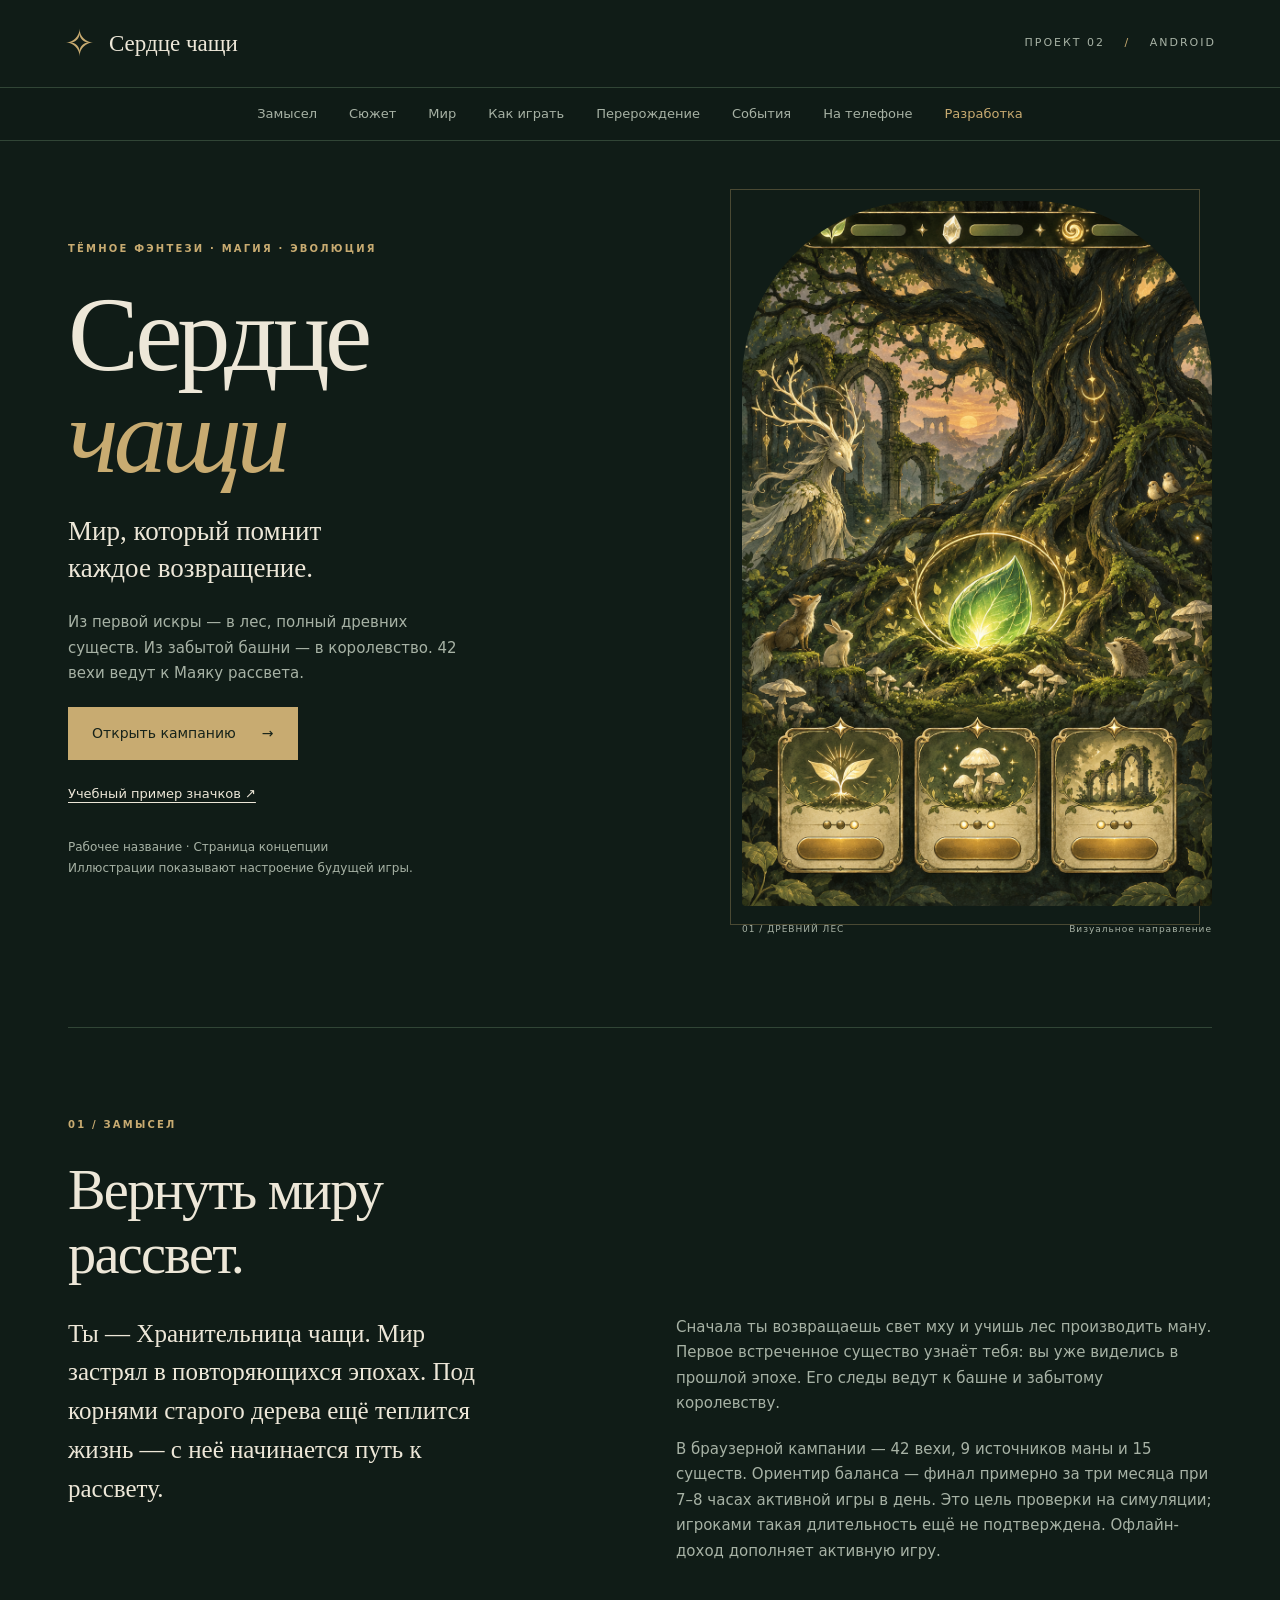
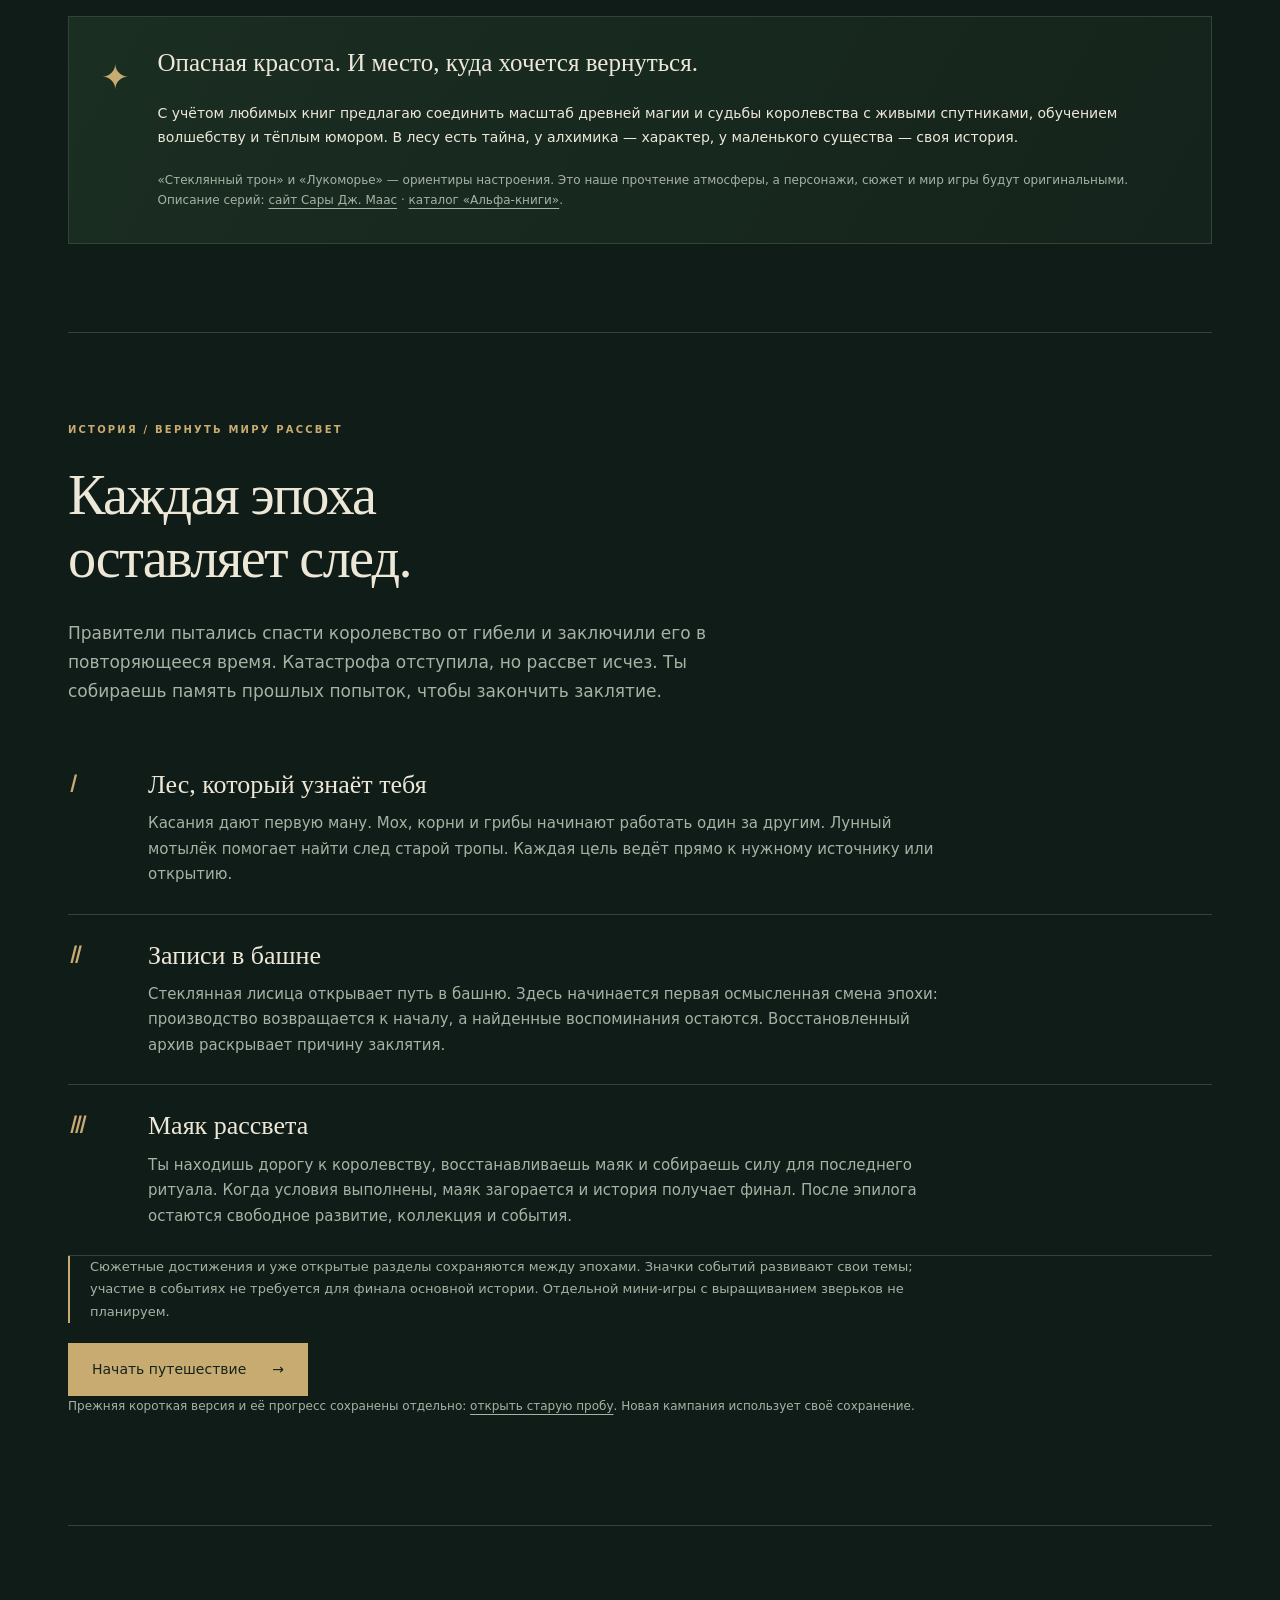
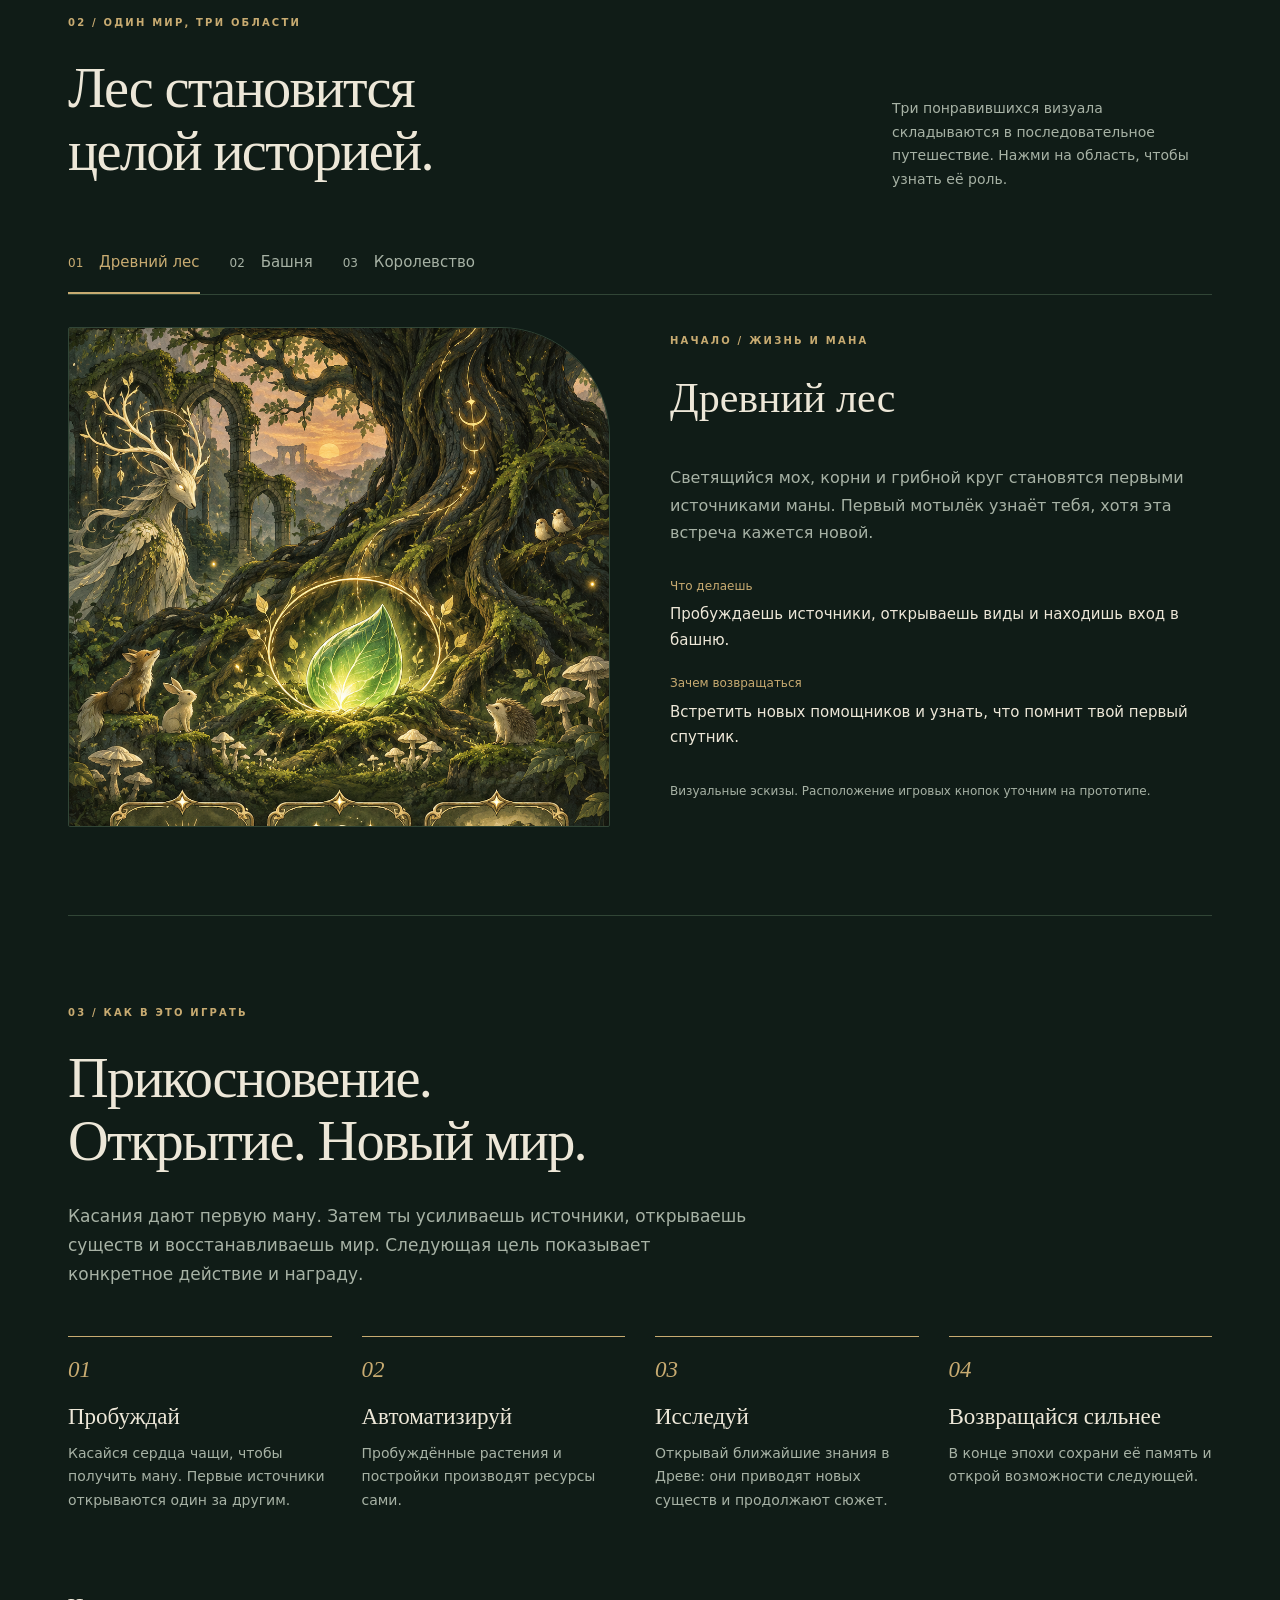
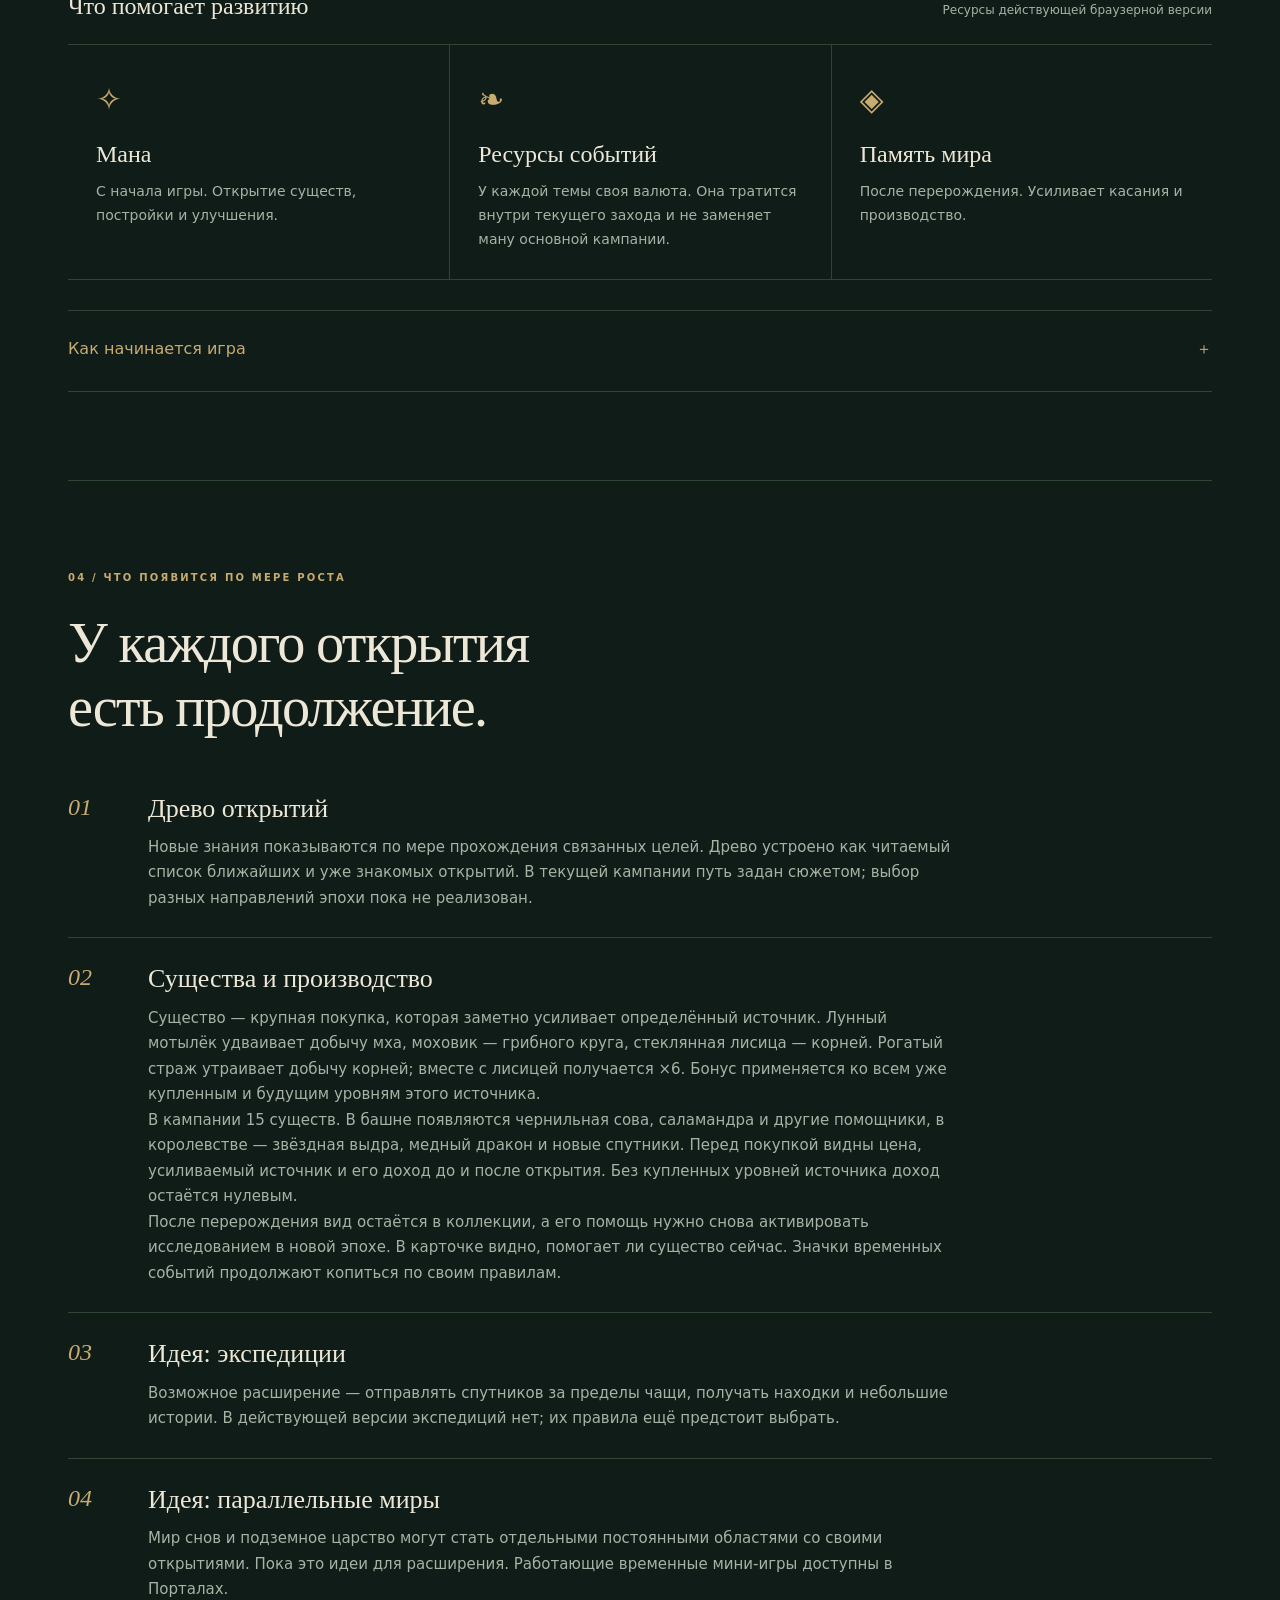
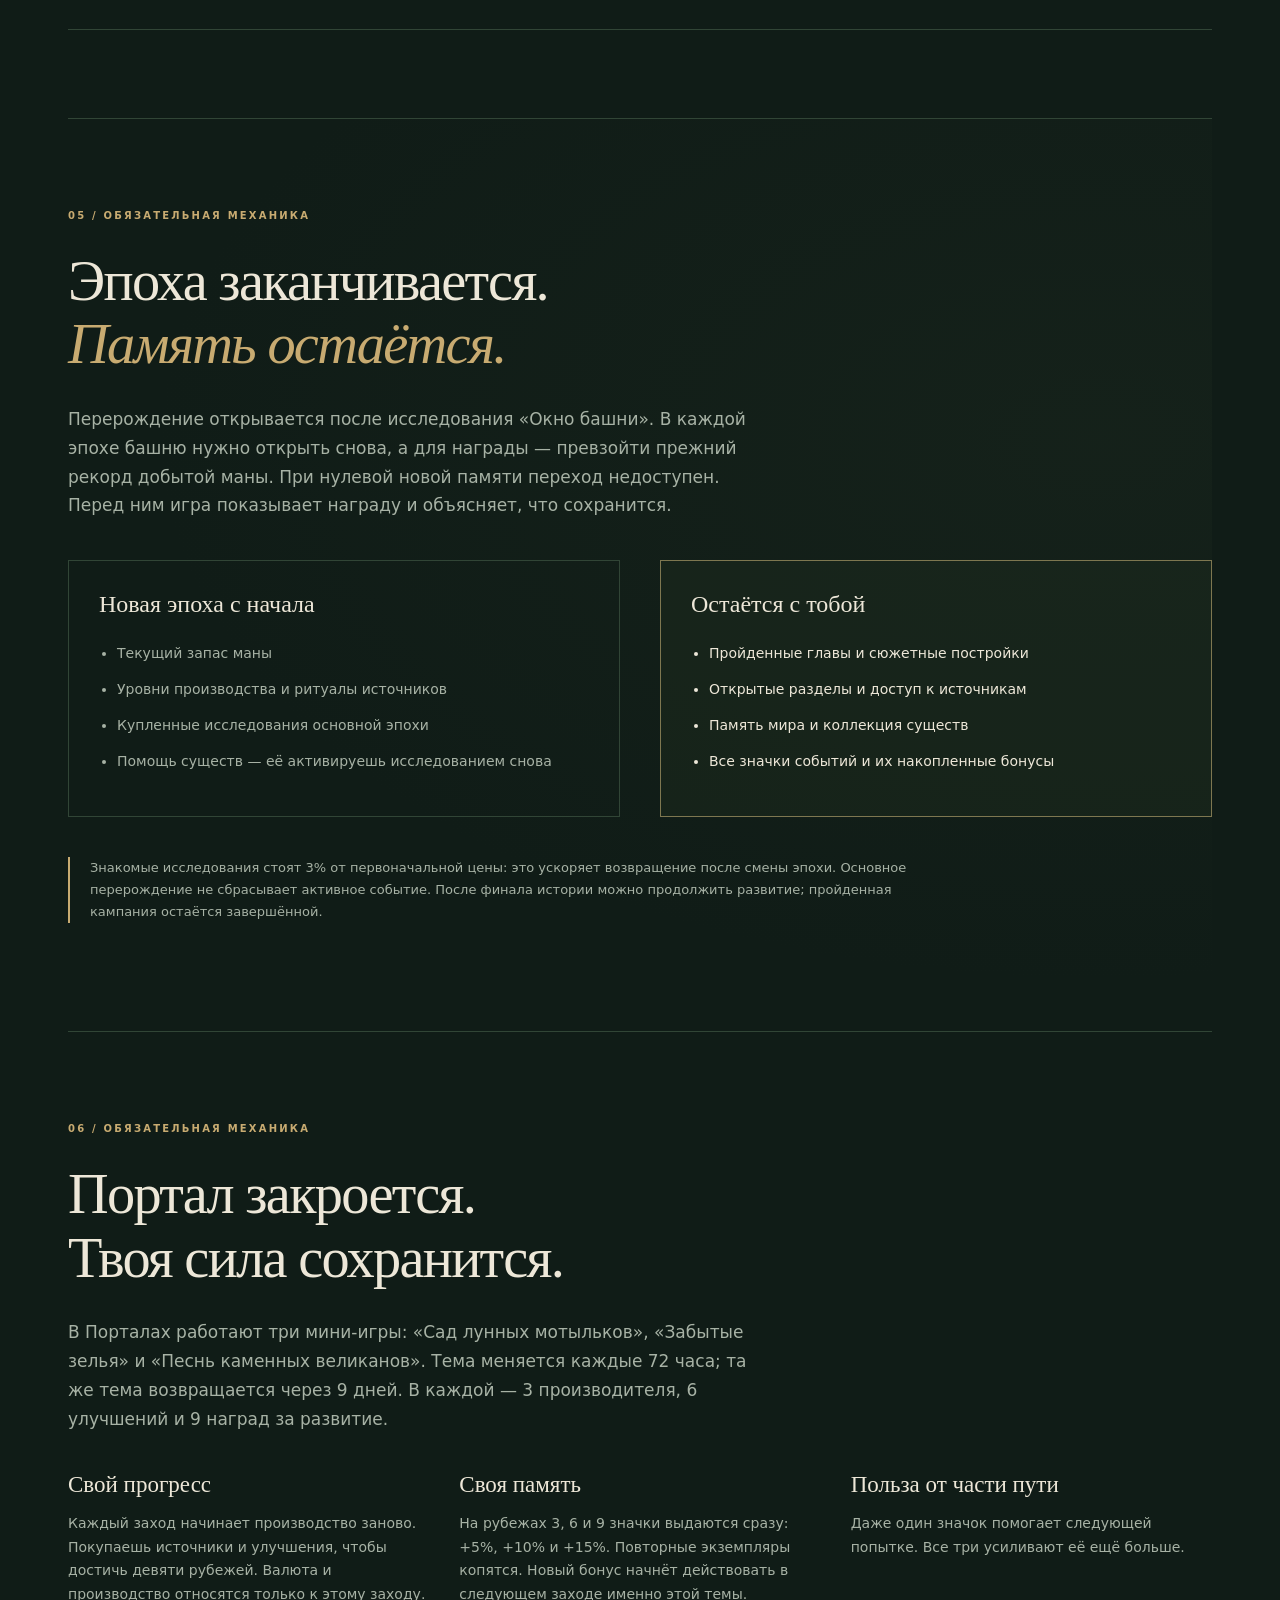
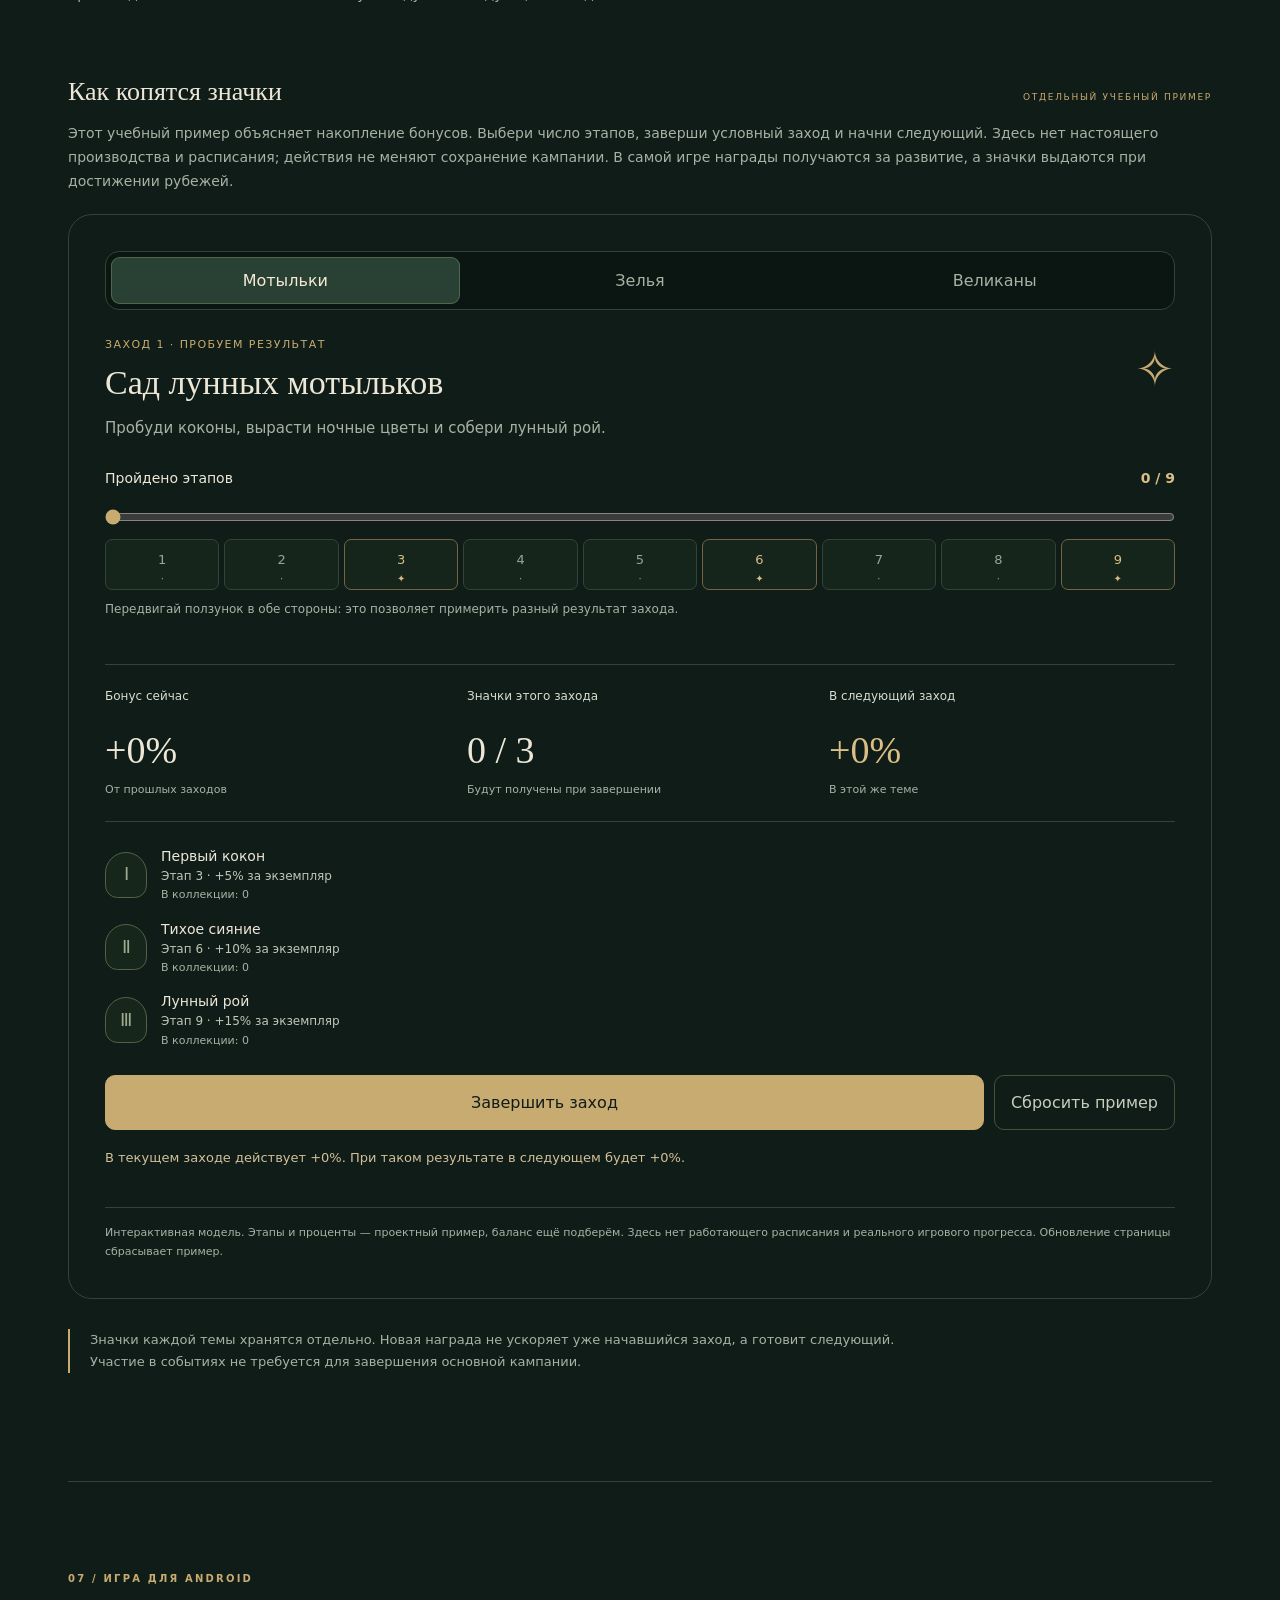
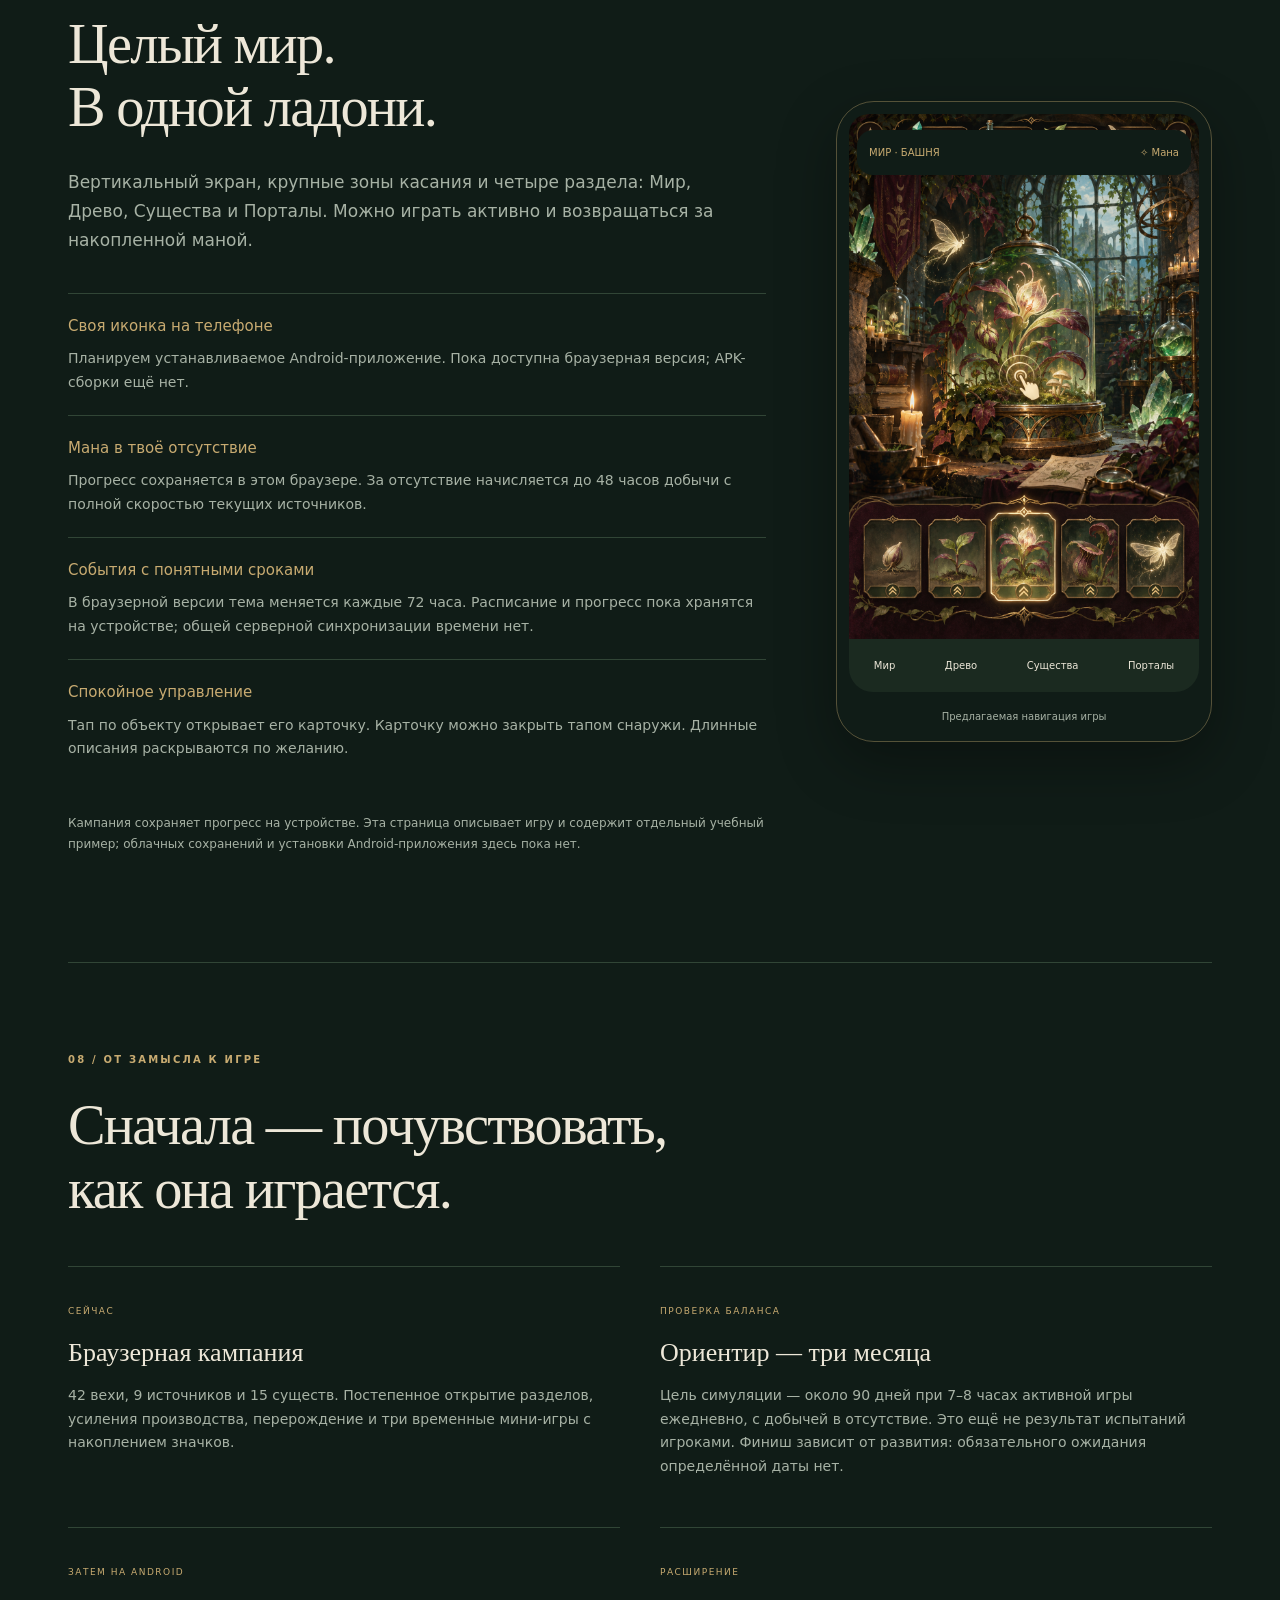
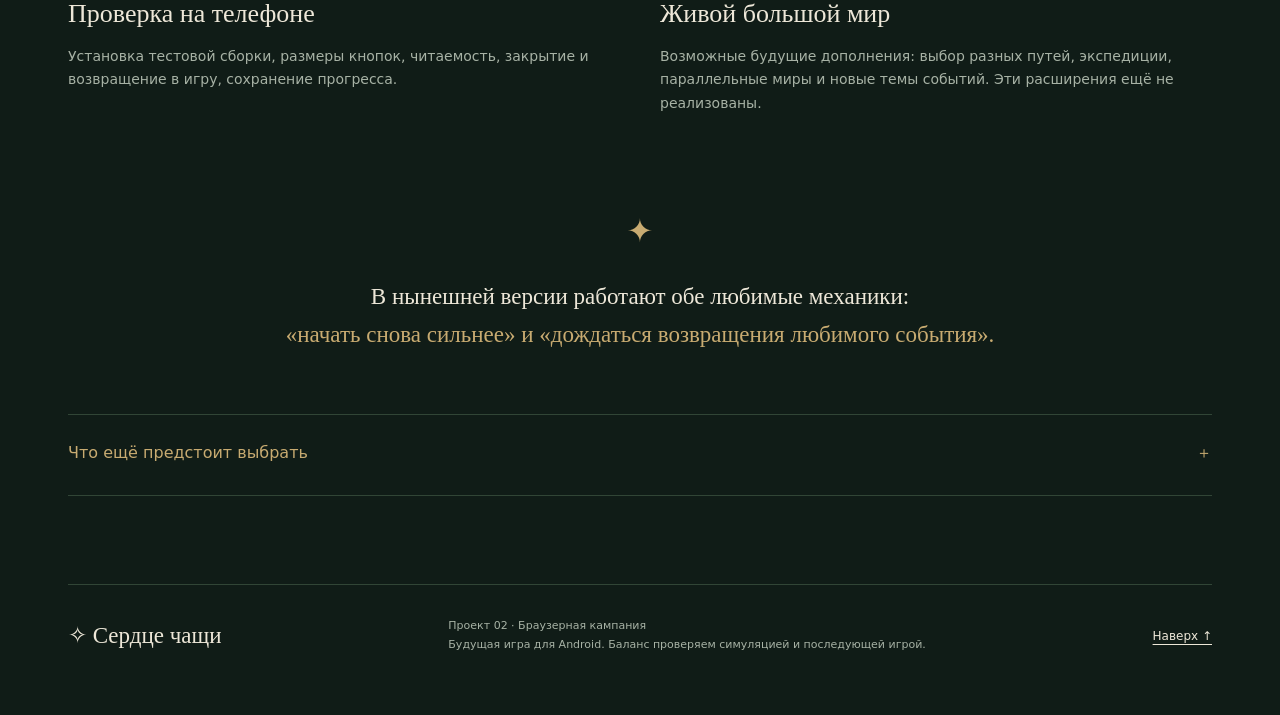
==== concept.html @ d1681f51 "Publish mobile game prototype" ====
<!doctype html>
<html lang="ru">
<head>
<meta charset="utf-8"><meta name="viewport" content="width=device-width, initial-scale=1, viewport-fit=cover">
<meta name="theme-color" content="#101c17"><meta name="description" content="Сердце чащи — концепция Android-кликера о магии, эволюции и мире, который помнит каждое возвращение.">
<title>Сердце чащи · Концепция игры</title>
<link rel="icon" href="icon.svg" type="image/svg+xml"><link rel="stylesheet" href="style.css"><link rel="stylesheet" href="event.css">
<script src="event.js" defer></script><script src="app.js" defer></script>
</head>
<body>
<a class="skip" href="#idea">К содержанию</a>
<header class="topbar"><a class="brand" href="#home"><span class="seal" aria-hidden="true">✧</span> Сердце чащи</a><span class="edition">ПРОЕКТ 02 <span> / </span> ANDROID</span><button id="menu-toggle" aria-expanded="false" aria-controls="site-nav" class="menu-button">Разделы <span aria-hidden="true">☰</span></button></header>
<nav id="site-nav" aria-label="Разделы концепции"><a href="#idea">Замысел</a><a href="#campaign">Сюжет</a><a href="#world">Мир</a><a href="#loop">Как играть</a><a href="#rebirth">Перерождение</a><a href="#events">События</a><a href="#android">На телефоне</a><a href="#roadmap">Разработка</a></nav>
<main>
<section class="hero" id="home">
<div class="hero-copy"><p class="eyebrow">ТЁМНОЕ ФЭНТЕЗИ · МАГИЯ · ЭВОЛЮЦИЯ</p><h1>Сердце<br><em>чащи</em></h1><p class="hero-sub">Мир, который помнит<br>каждое возвращение.</p><p class="hero-desc">Из первой искры — в лес, полный древних существ. Из забытой башни — в королевство. 42 вехи ведут к Маяку рассвета.</p><a class="button primary" href="index.html">Открыть кампанию <span aria-hidden="true">→</span></a><a class="text-link" href="#events">Учебный пример значков ↗</a><p class="small hero-note">Рабочее название · Страница концепции<br>Иллюстрации показывают настроение будущей игры.</p></div>
<figure class="hero-art"><img src="forest.png" width="1024" height="1536" alt="Концепт игры: древнее дерево, светящееся семя и лесной дух в тёмной зелёной чаще"><figcaption><span>01 / ДРЕВНИЙ ЛЕС</span><span>Визуальное направление</span></figcaption></figure>
</section>
<section id="idea" class="section intro">
<p class="eyebrow">01 / ЗАМЫСЕЛ</p><h2>Вернуть миру<br>рассвет.</h2><div class="intro-grid"><p class="lead">Ты — Хранительница чащи. Мир застрял в повторяющихся эпохах. Под корнями старого дерева ещё теплится жизнь — с неё начинается путь к рассвету.</p><div><p>Сначала ты возвращаешь свет мху и учишь лес производить ману. Первое встреченное существо узнаёт тебя: вы уже виделись в прошлой эпохе. Его следы ведут к башне и забытому королевству.</p><p>В браузерной кампании — 42 вехи, 9 источников маны и 15 существ. Ориентир баланса — финал примерно за три месяца при 7–8 часах активной игры в день. Это цель проверки на симуляции; игроками такая длительность ещё не подтверждена. Офлайн-доход дополняет активную игру.</p></div></div>
<aside class="letter"><span class="ornament" aria-hidden="true">✦</span><div><h3>Опасная красота. И место, куда хочется вернуться.</h3><p>С учётом любимых книг предлагаю соединить масштаб древней магии и судьбы королевства с живыми спутниками, обучением волшебству и тёплым юмором. В лесу есть тайна, у алхимика — характер, у маленького существа — своя история.</p><p class="small">«Стеклянный трон» и «Лукоморье» — ориентиры настроения. Это наше прочтение атмосферы, а персонажи, сюжет и мир игры будут оригинальными. Описание серий: <a href="https://sarahjmaas.com/throne-of-glass-series/" target="_blank" rel="noopener">сайт Сары Дж. Маас</a> · <a href="https://www.armada.ru/4h.htm" target="_blank" rel="noopener">каталог «Альфа-книги»</a>.</p></div></aside>
</section>
<section id="campaign" class="section">
<p class="eyebrow">ИСТОРИЯ / ВЕРНУТЬ МИРУ РАССВЕТ</p><h2>Каждая эпоха<br>оставляет след.</h2><p class="section-intro">Правители пытались спасти королевство от гибели и заключили его в повторяющееся время. Катастрофа отступила, но рассвет исчез. Ты собираешь память прошлых попыток, чтобы закончить заклятие.</p>
<div class="system-list"><article><span>Ⅰ</span><div><h3>Лес, который узнаёт тебя</h3><p>Касания дают первую ману. Мох, корни и грибы начинают работать один за другим. Лунный мотылёк помогает найти след старой тропы. Каждая цель ведёт прямо к нужному источнику или открытию.</p></div></article><article><span>Ⅱ</span><div><h3>Записи в башне</h3><p>Стеклянная лисица открывает путь в башню. Здесь начинается первая осмысленная смена эпохи: производство возвращается к началу, а найденные воспоминания остаются. Восстановленный архив раскрывает причину заклятия.</p></div></article><article><span>Ⅲ</span><div><h3>Маяк рассвета</h3><p>Ты находишь дорогу к королевству, восстанавливаешь маяк и собираешь силу для последнего ритуала. Когда условия выполнены, маяк загорается и история получает финал. После эпилога остаются свободное развитие, коллекция и события.</p></div></article></div>
<p class="note">Сюжетные достижения и уже открытые разделы сохраняются между эпохами. Значки событий развивают свои темы; участие в событиях не требуется для финала основной истории. Отдельной мини-игры с выращиванием зверьков не планируем.</p><a class="button primary" href="index.html">Начать путешествие <span aria-hidden="true">→</span></a><p class="small">Прежняя короткая версия и её прогресс сохранены отдельно: <a href="legacy.html">открыть старую пробу</a>. Новая кампания использует своё сохранение.</p>
</section>
<section id="world" class="section">
<div class="section-heading"><div><p class="eyebrow">02 / ОДИН МИР, ТРИ ОБЛАСТИ</p><h2>Лес становится<br>целой историей.</h2></div><p>Три понравившихся визуала складываются в последовательное путешествие. Нажми на область, чтобы узнать её роль.</p></div>
<div class="world-tabs" role="tablist" aria-label="Области мира"><button role="tab" id="tab-forest" aria-selected="true" aria-controls="world-panel" data-world="forest">01 <span>Древний лес</span></button><button role="tab" id="tab-tower" aria-selected="false" tabindex="-1" aria-controls="world-panel" data-world="tower">02 <span>Башня</span></button><button role="tab" id="tab-kingdom" aria-selected="false" tabindex="-1" aria-controls="world-panel" data-world="kingdom">03 <span>Королевство</span></button></div>
<div class="world-panel" id="world-panel" role="tabpanel" aria-labelledby="tab-forest"><div class="world-picture"><img id="world-image" src="forest.png" width="1024" height="1536" loading="lazy" alt="Древний лес"></div><div class="world-copy"><p id="world-kicker" class="eyebrow">НАЧАЛО / ЖИЗНЬ И МАНА</p><h3 id="world-title">Древний лес</h3><p id="world-desc">Светящийся мох, корни и грибной круг становятся первыми источниками маны. Первый мотылёк узнаёт тебя, хотя эта встреча кажется новой.</p><dl id="world-details"><dt>Что делаешь</dt><dd>Пробуждаешь источники, открываешь виды и находишь вход в башню.</dd><dt>Зачем возвращаться</dt><dd>Встретить новых помощников и узнать, что помнит твой первый спутник.</dd></dl><p class="small">Визуальные эскизы. Расположение игровых кнопок уточним на прототипе.</p></div></div>
</section>
<section id="loop" class="section">
<p class="eyebrow">03 / КАК В ЭТО ИГРАТЬ</p><h2>Прикосновение.<br>Открытие. Новый мир.</h2><p class="section-intro">Касания дают первую ману. Затем ты усиливаешь источники, открываешь существ и восстанавливаешь мир. Следующая цель показывает конкретное действие и награду.</p>
<ol class="loop-steps"><li><b>01</b><h3>Пробуждай</h3><p>Касайся сердца чащи, чтобы получить ману. Первые источники открываются один за другим.</p></li><li><b>02</b><h3>Автоматизируй</h3><p>Пробуждённые растения и постройки производят ресурсы сами.</p></li><li><b>03</b><h3>Исследуй</h3><p>Открывай ближайшие знания в Древе: они приводят новых существ и продолжают сюжет.</p></li><li><b>04</b><h3>Возвращайся сильнее</h3><p>В конце эпохи сохрани её память и открой возможности следующей.</p></li></ol>
<div class="resource-heading"><h3>Что помогает развитию</h3><p class="small">Ресурсы действующей браузерной версии</p></div><div class="resources"><article><span aria-hidden="true">✧</span><h4>Мана</h4><p>С начала игры. Открытие существ, постройки и улучшения.</p></article><article><span aria-hidden="true">❧</span><h4>Ресурсы событий</h4><p>У каждой темы своя валюта. Она тратится внутри текущего захода и не заменяет ману основной кампании.</p></article><article><span aria-hidden="true">◈</span><h4>Память мира</h4><p>После перерождения. Усиливает касания и производство.</p></article></div>
<details class="story"><summary>Как начинается игра <span aria-hidden="true">＋</span></summary><p>Сердце чащи едва светится. В начале виден только мох и цель: собрать 15 маны и купить его первый уровень. Мох начинает производить ману сам — появляется следующий источник, живые корни. После корней открывается грибной круг. Когда работают все три, становится доступно древо исследований. Первое существо, лунный мотылёк, удваивает добычу мха и открывает коллекцию.</p><p>Башня знакомит с перерождением, а после первой смены эпохи появляются порталы событий. Новые разделы остаются доступными в следующих эпохах. Короткие сюжетные сцены можно перечитать в летописи.</p><p class="small">После первого существа появляются покупки ×1, ×10 и «Макс.». На уровнях 10, 25, 50 и дальнейших рубежах производство источника удваивается. Перед покупкой виден полный доход после усиления. После встречи с мотыльком в карточках источников доступны ритуалы роста: каждый добавляет 0,5% производству выбранного источника за ману. Это дополнительное усиление по желанию; сюжет не требует определённого числа ритуалов.</p></details>
</section>
<section class="section systems" id="systems"><p class="eyebrow">04 / ЧТО ПОЯВИТСЯ ПО МЕРЕ РОСТА</p><h2>У каждого открытия<br>есть продолжение.</h2><div class="system-list">
<article><span>01</span><div><h3>Древо открытий</h3><p>Новые знания показываются по мере прохождения связанных целей. Древо устроено как читаемый список ближайших и уже знакомых открытий. В текущей кампании путь задан сюжетом; выбор разных направлений эпохи пока не реализован.</p></div></article>
<article><span>02</span><div><h3>Существа и производство</h3><p>Существо — крупная покупка, которая заметно усиливает определённый источник. Лунный мотылёк удваивает добычу мха, моховик — грибного круга, стеклянная лисица — корней. Рогатый страж утраивает добычу корней; вместе с лисицей получается ×6. Бонус применяется ко всем уже купленным и будущим уровням этого источника.</p><p>В кампании 15 существ. В башне появляются чернильная сова, саламандра и другие помощники, в королевстве — звёздная выдра, медный дракон и новые спутники. Перед покупкой видны цена, усиливаемый источник и его доход до и после открытия. Без купленных уровней источника доход остаётся нулевым.</p><p>После перерождения вид остаётся в коллекции, а его помощь нужно снова активировать исследованием в новой эпохе. В карточке видно, помогает ли существо сейчас. Значки временных событий продолжают копиться по своим правилам.</p></div></article>
<article><span>03</span><div><h3>Идея: экспедиции</h3><p>Возможное расширение — отправлять спутников за пределы чащи, получать находки и небольшие истории. В действующей версии экспедиций нет; их правила ещё предстоит выбрать.</p></div></article>
<article><span>04</span><div><h3>Идея: параллельные миры</h3><p>Мир снов и подземное царство могут стать отдельными постоянными областями со своими открытиями. Пока это идеи для расширения. Работающие временные мини-игры доступны в Порталах.</p></div></article>
</div></section>
<section id="rebirth" class="section rebirth"><p class="eyebrow">05 / ОБЯЗАТЕЛЬНАЯ МЕХАНИКА</p><h2>Эпоха заканчивается.<br><em>Память остаётся.</em></h2><p class="section-intro">Перерождение открывается после исследования «Окно башни». В каждой эпохе башню нужно открыть снова, а для награды — превзойти прежний рекорд добытой маны. При нулевой новой памяти переход недоступен. Перед ним игра показывает награду и объясняет, что сохранится.</p><div class="rebirth-columns"><div><h3>Новая эпоха с начала</h3><ul><li>Текущий запас маны</li><li>Уровни производства и ритуалы источников</li><li>Купленные исследования основной эпохи</li><li>Помощь существ — её активируешь исследованием снова</li></ul></div><div><h3>Остаётся с тобой</h3><ul><li>Пройденные главы и сюжетные постройки</li><li>Открытые разделы и доступ к источникам</li><li>Память мира и коллекция существ</li><li>Все значки событий и их накопленные бонусы</li></ul></div></div><p class="note">Знакомые исследования стоят 3% от первоначальной цены: это ускоряет возвращение после смены эпохи. Основное перерождение не сбрасывает активное событие. После финала истории можно продолжить развитие; пройденная кампания остаётся завершённой.</p></section>
<section id="events" class="section events"><p class="eyebrow">06 / ОБЯЗАТЕЛЬНАЯ МЕХАНИКА</p><h2>Портал закроется.<br>Твоя сила сохранится.</h2><p class="section-intro">В Порталах работают три мини-игры: «Сад лунных мотыльков», «Забытые зелья» и «Песнь каменных великанов». Тема меняется каждые 72 часа; та же тема возвращается через 9 дней. В каждой — 3 производителя, 6 улучшений и 9 наград за развитие.</p><div class="event-principles"><p><b>Свой прогресс</b><span>Каждый заход начинает производство заново. Покупаешь источники и улучшения, чтобы достичь девяти рубежей. Валюта и производство относятся только к этому заходу.</span></p><p><b>Своя память</b><span>На рубежах 3, 6 и 9 значки выдаются сразу: +5%, +10% и +15%. Повторные экземпляры копятся. Новый бонус начнёт действовать в следующем заходе именно этой темы.</span></p><p><b>Польза от части пути</b><span>Даже один значок помогает следующей попытке. Все три усиливают её ещё больше.</span></p></div>
<div class="demo-title"><h3>Как копятся значки</h3><span>ОТДЕЛЬНЫЙ УЧЕБНЫЙ ПРИМЕР</span></div><p>Этот учебный пример объясняет накопление бонусов. Выбери число этапов, заверши условный заход и начни следующий. Здесь нет настоящего производства и расписания; действия не меняют сохранение кампании. В самой игре награды получаются за развитие, а значки выдаются при достижении рубежей.</p><div id="event-lab"><p>Загружается пример событий…</p></div>
<p class="note">Значки каждой темы хранятся отдельно. Новая награда не ускоряет уже начавшийся заход, а готовит следующий. Участие в событиях не требуется для завершения основной кампании.</p>
</section>
<section id="android" class="section android"><div><p class="eyebrow">07 / ИГРА ДЛЯ ANDROID</p><h2>Целый мир.<br>В одной ладони.</h2><p class="section-intro">Вертикальный экран, крупные зоны касания и четыре раздела: Мир, Древо, Существа и Порталы. Можно играть активно и возвращаться за накопленной маной.</p><ul class="android-list"><li><b>Своя иконка на телефоне</b><span>Планируем устанавливаемое Android-приложение. Пока доступна браузерная версия; APK-сборки ещё нет.</span></li><li><b>Мана в твоё отсутствие</b><span>Прогресс сохраняется в этом браузере. За отсутствие начисляется до 48 часов добычи с полной скоростью текущих источников.</span></li><li><b>События с понятными сроками</b><span>В браузерной версии тема меняется каждые 72 часа. Расписание и прогресс пока хранятся на устройстве; общей серверной синхронизации времени нет.</span></li><li><b>Спокойное управление</b><span>Тап по объекту открывает его карточку. Карточку можно закрыть тапом снаружи. Длинные описания раскрываются по желанию.</span></li></ul><p class="small">Кампания сохраняет прогресс на устройстве. Эта страница описывает игру и содержит отдельный учебный пример; облачных сохранений и установки Android-приложения здесь пока нет.</p></div><div class="phone-layout" aria-label="Предлагаемая структура мобильного экрана"><div class="phone-top"><span>МИР · БАШНЯ</span><span>✧ Мана</span></div><img src="tower.png" width="1024" height="1536" loading="lazy" alt="Эскиз алхимической башни для вертикального экрана Android"><div class="phone-nav"><span>Мир</span><span>Древо</span><span>Существа</span><span>Порталы</span></div><p>Предлагаемая навигация игры</p></div></section>
<section id="roadmap" class="section roadmap"><p class="eyebrow">08 / ОТ ЗАМЫСЛА К ИГРЕ</p><h2>Сначала — почувствовать,<br>как она играется.</h2><div class="milestones"><article><span>СЕЙЧАС</span><h3>Браузерная кампания</h3><p>42 вехи, 9 источников и 15 существ. Постепенное открытие разделов, усиления производства, перерождение и три временные мини-игры с накоплением значков.</p></article><article><span>ПРОВЕРКА БАЛАНСА</span><h3>Ориентир — три месяца</h3><p>Цель симуляции — около 90 дней при 7–8 часах активной игры ежедневно, с добычей в отсутствие. Это ещё не результат испытаний игроками. Финиш зависит от развития: обязательного ожидания определённой даты нет.</p></article><article><span>ЗАТЕМ НА ANDROID</span><h3>Проверка на телефоне</h3><p>Установка тестовой сборки, размеры кнопок, читаемость, закрытие и возвращение в игру, сохранение прогресса.</p></article><article><span>РАСШИРЕНИЕ</span><h3>Живой большой мир</h3><p>Возможные будущие дополнения: выбор разных путей, экспедиции, параллельные миры и новые темы событий. Эти расширения ещё не реализованы.</p></article></div><div class="closing"><span aria-hidden="true">✦</span><p>В нынешней версии работают обе любимые механики:<br><strong>«начать снова сильнее» и «дождаться возвращения любимого события».</strong></p></div>
<details><summary>Что ещё предстоит выбрать <span aria-hidden="true">＋</span></summary><p>Дальше — проверить темп на реальных игроках, доработать истории спутников и подготовить Android-сборку. Облачные сохранения и дополнительные направления развития пока не реализованы. Названия и баланс можно уточнять по результатам игры.</p></details>
</section>
</main><footer><a class="brand" href="#home">✧ Сердце чащи</a><p>Проект 02 · Браузерная кампания<br>Будущая игра для Android. Баланс проверяем симуляцией и последующей игрой.</p><a href="#home">Наверх ↑</a></footer>
</body></html>
---- style.css ----
@charset "UTF-8";
:root{--bg:#101c17;--ink:#ede7d8;--muted:#a7b2a5;--gold:#c8ab71;--line:#314536;--panel:#17271e;--serif:Georgia,'Times New Roman',serif;scroll-behavior:smooth;color-scheme:dark}*{box-sizing:border-box}body{margin:0;background:var(--bg);color:var(--ink);font:16px/1.7 system-ui,-apple-system,'Segoe UI',sans-serif}a{color:inherit;text-underline-offset:4px}button,input{font:inherit}button,a{-webkit-tap-highlight-color:transparent}button{cursor:pointer}button:focus-visible,a:focus-visible,input:focus-visible,summary:focus-visible{outline:2px solid var(--gold);outline-offset:5px}img{display:block;max-width:100%;height:auto}h1,h2,h3,h4,p{margin-top:0}h1,h2,h3,h4{font-family:var(--serif);font-weight:400;line-height:1.13}h2{font-size:clamp(34px,4.4vw,58px);letter-spacing:-1.7px;margin-bottom:28px}h3{font-size:26px}h4{font-size:24px}em{color:var(--gold);font-weight:400}p{margin-bottom:20px}button{color:inherit}section{scroll-margin-top:136px}.topbar{height:88px;padding:0 5vw;display:flex;align-items:center;justify-content:space-between;border-bottom:1px solid var(--line);background:var(--bg);position:relative;z-index:20}.brand{font:23px var(--serif);text-decoration:none;display:flex;gap:14px;align-items:center}.seal{color:var(--gold);font-size:37px}.edition{font-size:11px;letter-spacing:2px;color:var(--muted)}.edition span{margin:0 14px;color:var(--gold)}.menu-button{display:none}.skip{position:absolute;top:-100px;z-index:100;padding:10px;background:var(--gold);color:var(--bg)}.skip:focus{top:0}nav{display:flex;gap:32px;justify-content:center;padding:15px 24px;border-bottom:1px solid var(--line);background:#101c17f2;backdrop-filter:blur(12px);position:sticky;top:0;z-index:19}nav a{text-decoration:none;color:var(--muted);font-size:13px;white-space:nowrap}nav a:hover,nav a.active{color:var(--gold)}main{max-width:1240px;padding:0 48px;margin:auto}.eyebrow{font-size:10px;letter-spacing:2.2px;font-weight:650;color:var(--gold);margin-bottom:26px}.hero{min-height:775px;display:grid;grid-template-columns:1.05fr 1fr;align-items:center;gap:65px;padding:60px 0 90px}.hero h1{font-size:clamp(65px,8.3vw,116px);letter-spacing:-5px;margin-bottom:26px;line-height:.96}.hero-sub{font:27px/1.35 var(--serif);margin-bottom:24px}.hero-desc{max-width:390px;font-size:15px;color:var(--muted)}.button{display:inline-flex;align-items:center;justify-content:center;gap:26px;padding:14px 23px;min-height:48px;text-decoration:none;border:1px solid var(--gold);font-size:14px}.primary{background:var(--gold);color:#17231a}.button:hover{filter:brightness(1.08)}.text-link{display:block;width:fit-content;font-size:13px;margin-top:23px}.hero-note{margin-top:32px}.small{font-size:12px;color:var(--muted);line-height:1.7}.hero-art{margin:0;position:relative;max-width:470px;justify-self:end;width:100%}.hero-art:before{content:'';position:absolute;inset:-12px 12px 12px -12px;border:1px solid #c8ab7150;z-index:-1}.hero-art img{width:100%;border-radius:180px 180px 4px 4px}.hero-art figcaption{display:flex;justify-content:space-between;font-size:9px;letter-spacing:1px;padding-top:16px;color:var(--muted)}.section{padding:88px 0;border-top:1px solid var(--line)}.section-intro{max-width:680px;color:var(--muted);font-size:17px;margin-bottom:38px}.intro-grid{display:grid;grid-template-columns:1fr 1fr;gap:72px}.lead{font:25px/1.55 var(--serif);max-width:430px}.intro-grid>div{color:var(--muted);font-size:15px}.letter{display:flex;gap:28px;padding:32px;margin-top:32px;border:1px solid var(--line);background:linear-gradient(120deg,#1b2e22,#14231b)}.letter .ornament{font-size:34px;color:var(--gold)}.letter h3{font-size:25px}.letter p{font-size:14px}.letter p:last-child{margin-bottom:0}.letter .small{font-size:12px}.section-heading{display:flex;gap:70px;justify-content:space-between;align-items:flex-end}.section-heading>p{max-width:320px;color:var(--muted);font-size:14px}.world-tabs{display:flex;border-bottom:1px solid var(--line);margin:22px 0 32px;gap:30px}.world-tabs button{background:none;border:0;border-bottom:2px solid transparent;padding:16px 0;color:var(--muted);font-size:12px;min-height:48px}.world-tabs button span{margin-left:12px;font-size:15px}.world-tabs button[aria-selected=true]{border-color:var(--gold);color:var(--gold)}.world-panel{display:grid;grid-template-columns:1fr 1fr;gap:60px;align-items:center;min-height:500px}.world-picture{max-height:500px;overflow:hidden;border:1px solid var(--line);border-radius:2px 110px 2px 2px}.world-picture img{width:100%;height:500px;object-fit:cover;object-position:50% 42%}.world-copy h3{font-size:42px}.world-copy>p{color:var(--muted)}.world-copy .eyebrow{color:var(--gold)}dl{margin:30px 0}dt{color:var(--gold);font-size:12px;margin-bottom:6px}dd{margin:0 0 20px;font-size:15px}.loop-steps{list-style:none;padding:0;display:grid;grid-template-columns:repeat(4,1fr);margin:48px 0;gap:30px}.loop-steps li{border-top:1px solid var(--gold);padding-top:20px}.loop-steps b{color:var(--gold);font:italic 23px var(--serif)}.loop-steps h3{font-size:23px;margin:18px 0 12px}.loop-steps p{font-size:14px;color:var(--muted)}.resource-heading{display:flex;align-items:baseline;justify-content:space-between;margin-top:60px}.resource-heading h3{font-size:24px}.resources{display:grid;grid-template-columns:repeat(3,1fr);border-block:1px solid var(--line);margin-bottom:30px}.resources article{padding:28px}.resources article+article{border-left:1px solid var(--line)}.resources span{display:block;font-size:31px;color:var(--gold);margin-bottom:15px}.resources h4{margin-bottom:12px}.resources p{font-size:14px;color:var(--muted);margin:0}details{border-bottom:1px solid var(--line);border-top:1px solid var(--line);padding:18px 0}summary{cursor:pointer;padding:6px 0;min-height:44px;list-style:none;display:flex;justify-content:space-between;gap:24px;color:var(--gold)}summary::-webkit-details-marker{display:none}details[open] summary{margin-bottom:20px}details p{font-size:15px;max-width:800px;color:var(--muted)}.system-list article{display:grid;grid-template-columns:55px 1fr;gap:25px;border-bottom:1px solid var(--line);padding:26px 0}.system-list article>span{font:italic 24px var(--serif);color:var(--gold)}.system-list h3{margin-bottom:12px}.system-list p{max-width:810px;color:var(--muted);font-size:15px;margin-bottom:0}.rebirth{background:radial-gradient(ellipse at 90% 35%,#2a382730,transparent 65%)}.rebirth-columns{display:grid;grid-template-columns:1fr 1fr;gap:40px;margin:40px 0}.rebirth-columns>div{padding:30px;border:1px solid var(--line)}.rebirth-columns>div+div{border-color:#7e7750;background:#26372340}.rebirth-columns h3{font-size:24px}.rebirth-columns ul{padding-left:18px;color:var(--muted);font-size:14px;margin:0}.rebirth-columns li{margin:12px 0}.rebirth-columns>div+div li{color:var(--ink)}.note{border-left:2px solid var(--gold);padding-left:20px;font-size:13px;color:var(--muted);max-width:850px}.event-principles{display:grid;grid-template-columns:repeat(3,1fr);gap:30px;margin-bottom:40px}.event-principles b{display:block;font:23px var(--serif);margin-bottom:14px}.event-principles span{display:block;color:var(--muted);font-size:14px}.demo-title{display:flex;align-items:baseline;justify-content:space-between;gap:20px;margin-top:50px}.demo-title h3{margin-bottom:16px}.demo-title span{font-size:9px;letter-spacing:1.7px;color:var(--gold)}.events>.note{margin-top:30px}.events>.demo-title+p{font-size:14px;color:var(--muted)}.android{display:grid;grid-template-columns:1.3fr .7fr;gap:70px;align-items:center}.android-list{list-style:none;margin:0 0 32px;padding:0}.android-list li{border-top:1px solid var(--line);padding:20px 0}.android-list b{display:block;font-size:15px;font-weight:500;margin-bottom:8px;color:var(--gold)}.android-list span{display:block;color:var(--muted);font-size:14px}.phone-layout{padding:12px;border:1px solid #c8ab7160;border-radius:38px;box-shadow:0 20px 60px #0005;position:relative}.phone-layout img{border-radius:20px 20px 0 0}.phone-top{position:absolute;left:20px;right:20px;top:28px;padding:14px 12px;display:flex;justify-content:space-between;background:#101c17;font-size:10px;color:var(--gold);border-radius:16px}.phone-nav{display:flex;gap:8px;justify-content:space-around;background:#1b2a20;font-size:10px;padding:18px 4px;border-radius:0 0 24px 24px}.phone-layout>p{text-align:center;font-size:10px;color:var(--muted);margin:16px 0 4px}.milestones{display:grid;grid-template-columns:repeat(2,1fr);gap:0 40px;margin-top:45px}.milestones article{padding:28px 0;border-top:1px solid var(--line)}.milestones article>span{font-size:9px;letter-spacing:1.5px;color:var(--gold)}.milestones h3{font-size:26px;margin:16px 0}.milestones p{color:var(--muted);font-size:14px}.closing{text-align:center;padding:40px 0}.closing>span{color:var(--gold);font-size:32px}.closing p{font:23px/1.65 var(--serif);margin:20px auto;max-width:800px}.closing strong{font-weight:400;color:var(--gold)}footer{max-width:1144px;margin:auto;border-top:1px solid var(--line);padding:32px 0 60px;display:flex;gap:40px;align-items:center;justify-content:space-between}footer p{font-size:11px;color:var(--muted);margin:0}footer>a:last-child{font-size:12px}.menu-button span{margin-left:10px}
@media(min-width:1500px){.hero{min-height:850px}.hero-art{max-width:480px}}
@media(max-width:1000px){main{padding:0 30px}nav{gap:20px}.hero{gap:36px}.hero h1{font-size:84px}.hero-sub{font-size:23px}.intro-grid{gap:35px}.world-panel{gap:35px}.loop-steps{grid-template-columns:1fr 1fr}.android{gap:30px}.phone-top{font-size:8px}.phone-nav{font-size:8px}footer{margin:0 30px}.edition{font-size:9px}.brand{font-size:21px}}
@media(max-width:700px){body{font-size:15px}main{padding:0 22px}.topbar{height:72px;padding:0 22px;position:sticky;top:0}.brand{font-size:20px;gap:8px}.seal{font-size:26px}.edition{display:none}.menu-button{display:block;border:1px solid var(--line);background:none;border-radius:5px;min-height:44px;padding:7px 10px;font-size:12px}nav{display:none;position:fixed;top:72px;left:0;right:0;padding:18px 22px;grid-template-columns:1fr 1fr;gap:3px 20px;border-bottom:1px solid var(--gold)}nav.open{display:grid}nav a{padding:11px;font-size:14px;min-height:44px}.hero{padding:44px 0 54px;display:flex;flex-direction:column;gap:38px;min-height:0;align-items:stretch}.hero h1{font-size:80px;letter-spacing:-4px}.hero-sub{font-size:25px}.hero-desc{max-width:100%}.hero-art{max-width:100%;width:100%;align-self:center}.hero-art img{border-radius:130px 130px 4px 4px}.hero-art figcaption{font-size:8px;letter-spacing:.5px}.hero-note{margin:23px 0 0}.eyebrow{font-size:9px;letter-spacing:1.5px;margin-bottom:22px}.section{padding:54px 0;scroll-margin-top:88px}h2{font-size:36px;letter-spacing:-.9px}.intro-grid,.world-panel,.rebirth-columns,.android{display:block}.intro-grid .lead{font-size:24px}.letter{padding:22px 20px;gap:12px}.letter .ornament{font-size:21px}.letter h3{font-size:22px}.section-heading{display:block}.section-heading>p{max-width:100%}.world-tabs{gap:15px;justify-content:space-between}.world-tabs button{font-size:9px;text-align:left}.world-tabs button span{margin-left:4px;font-size:13px}.world-picture{height:400px;max-height:400px;margin-bottom:30px;border-radius:2px 75px 2px 2px}.world-picture img{height:400px;object-position:50% 40%}.world-copy h3{font-size:33px}.world-copy .eyebrow{margin-bottom:16px}.world-panel{min-height:0}.loop-steps{gap:20px;margin-bottom:22px}.loop-steps h3{font-size:22px}.loop-steps p{font-size:13px}.section-intro{font-size:15px}.resource-heading{display:block;margin-top:35px}.resource-heading h3{font-size:24px;margin-bottom:8px}.resources{display:block}.resources article{display:grid;grid-template-columns:35px 1fr;column-gap:15px;padding:22px 0}.resources article+article{border-left:0;border-top:1px solid var(--line)}.resources span{grid-row:span 2;margin:0}.resources h4{margin-bottom:8px;font-size:23px}.resources p{grid-column:2}.system-list article{grid-template-columns:28px 1fr;gap:16px}.system-list h3{font-size:24px}.system-list p{font-size:14px}.rebirth-columns>div{padding:23px;margin-top:16px}.event-principles{display:block;margin-bottom:28px}.event-principles p{border-top:1px solid var(--line);padding-top:20px}.event-principles b{font-size:23px;margin-bottom:10px}.demo-title{display:block}.demo-title span{display:block;margin:0 0 15px}.phone-layout{max-width:310px;margin:35px auto 0}.phone-top{font-size:10px}.phone-nav{font-size:10px}.milestones{display:block;margin-top:20px}.milestones article{padding:24px 0}.milestones h3{font-size:26px}.closing p{font-size:21px}footer{margin:0 22px;display:block;padding-bottom:35px}footer p{margin:22px 0}section{scroll-margin-top:88px}.note{font-size:12px}.hero .button{width:100%;justify-content:space-between}}
@media(prefers-reduced-motion:reduce){:root{scroll-behavior:auto}*{animation:none!important;transition:none!important}}
@media(min-width:701px){#site-nav{flex-wrap:wrap;row-gap:6px}}
---- event.css ----
.evlab{color:#ede7d8;background:#101c17;border:1px solid #314536;border-radius:24px;padding:clamp(20px,4vw,36px);font-family:inherit;overflow:hidden}
.evlab *{box-sizing:border-box}
.evlab button,.evlab input{font:inherit}
.evlab button{cursor:pointer;min-height:44px;touch-action:manipulation}
.evlab button:focus-visible,.evlab input:focus-visible{outline:3px solid #ede7d8;outline-offset:4px}
.evlab-tabs{display:flex;gap:6px;padding:5px;border:1px solid #314536;border-radius:14px;background:#0b1511;margin-bottom:26px}
.evlab-tab{flex:1;border:0;border-radius:9px;background:transparent;color:#a7b2a5;padding:10px 8px;min-width:0;font-size:14px}
.evlab-tab[aria-pressed=true]{background:#294034;color:#f5ead5;box-shadow:inset 0 0 0 1px #53654a}
.evlab-tab:hover{color:#ede7d8}
.evlab-heading{display:flex;align-items:center;justify-content:space-between;gap:18px}
.evlab-eyebrow{color:#c8ab71;font-size:11px;letter-spacing:.13em;text-transform:uppercase;margin:0 0 8px}
.evlab-heading h3{font-family:Georgia,'Times New Roman',serif;font-size:clamp(23px,4vw,34px);font-weight:400;line-height:1.16;margin:0;color:#ede7d8}
.evlab-theme-mark{font-size:48px;line-height:1;color:#c8ab71;flex-shrink:0}
.evlab-description{font-size:15px;line-height:1.65;color:#a7b2a5;max-width:55ch;margin:14px 0 26px}
.evlab-slider-label{display:flex;justify-content:space-between;gap:12px;align-items:center;font-size:14px}
.evlab-slider-label output{font-variant-numeric:tabular-nums;color:#d9bf87;font-weight:600}
.evlab-range{display:block;width:100%;height:44px;margin:4px 0 0;accent-color:#c8ab71;cursor:pointer;background:transparent}
.evlab-range:disabled{cursor:default;opacity:.55}
.evlab-track{display:grid;grid-template-columns:repeat(9,minmax(0,1fr));gap:5px;margin:0 0 6px}
.evlab-step{display:flex;flex-direction:column;align-items:center;justify-content:center;gap:3px;padding:9px 0 5px;border-radius:7px;color:#99a596;background:#15251c;border:1px solid #314536;font-size:13px;font-variant-numeric:tabular-nums}
.evlab-step small{font-size:10px;line-height:1}
.evlab-step.is-badge{border-color:#756440;color:#d7bc83}
.evlab-step.is-reached{background:#314d37;color:#f2ecd8;border-color:#7a9169}
.evlab-step.is-reached.is-badge{background:#c8ab71;color:#101c17;border-color:#e6d4ae}
.evlab-help{font-size:12px;line-height:1.6;color:#a7b2a5;margin:10px 0 26px;min-height:38px}
.evlab-stats{display:grid;grid-template-columns:repeat(3,minmax(0,1fr));gap:16px;border-top:1px solid #314536;border-bottom:1px solid #314536;padding:22px 0;margin:0 0 24px}
.evlab-stats>div{display:flex;flex-direction:column;align-items:flex-start}
.evlab-stats span{font-size:12px;line-height:1.5;min-height:36px;color:#d8ddcf}
.evlab-stats strong{font-family:Georgia,'Times New Roman',serif;font-weight:400;font-size:clamp(25px,4vw,38px);line-height:1.2;margin:5px 0 9px;white-space:nowrap}
.evlab-stats small{font-size:11px;line-height:1.5;color:#a7b2a5}
.evlab-next-stat strong{color:#d9bf87}
.evlab-badges{display:grid;gap:15px;margin-bottom:26px}
.evlab-badge{display:flex;align-items:center;gap:14px}
.evlab-medal{flex:none;display:flex;align-items:center;justify-content:center;width:42px;height:46px;color:#9fa98d;border:1px solid #51614b;border-radius:22px 22px 13px 13px;font-family:Georgia,serif;background:#16261b;font-size:18px}
.evlab-badge.is-unlocked .evlab-medal{color:#ead5a4;border-color:#c8ab71;background:#393724;box-shadow:0 0 20px #c8ab710d}
.evlab-badge b{font-size:14px;font-weight:500;display:block;line-height:1.5}
.evlab-badge span:not(.evlab-medal){display:block;font-size:12px;line-height:1.6;color:#c0c8b9}
.evlab-badge small{display:block;font-size:11px;line-height:1.6;color:#a7b2a5}
.evlab-actions{display:flex;flex-wrap:wrap;align-items:center;gap:10px}
.evlab-primary{border:1px solid #c8ab71;border-radius:10px;background:#c8ab71;color:#101c17;padding:13px 20px;font-size:14px;font-weight:600;flex:1}
.evlab-primary:hover{background:#debf80}
.evlab-reset{border:1px solid #42523d;border-radius:10px;background:transparent;color:#c6cebe;padding:13px 16px;font-size:13px}
.evlab-reset:hover{border-color:#a7b2a5;color:#ede7d8}
.evlab-status{font-size:13px;line-height:1.65;color:#d2c09b;min-height:44px;margin:17px 0 0}
.evlab-disclaimer{font-size:11px;line-height:1.7;color:#a7b2a5;margin:16px 0 0;padding-top:16px;border-top:1px solid #314536}
@media(max-width:440px){.evlab{padding:19px 17px;border-radius:18px}.evlab-tabs{gap:3px}.evlab-tab{font-size:12px;padding:10px 4px}.evlab-heading h3{font-size:25px}.evlab-theme-mark{font-size:38px}.evlab-stats{gap:10px}.evlab-stats span{font-size:11px;min-height:48px}.evlab-stats strong{font-size:28px}.evlab-stats small{font-size:10px}.evlab-track{gap:4px}.evlab-actions{display:grid;grid-template-columns:1fr}.evlab-reset{width:100%}.evlab-description{font-size:14px}.evlab-slider-label{font-size:13px}}
@media(prefers-reduced-motion:reduce){.evlab *{scroll-behavior:auto!important;transition:none!important;animation:none!important}}
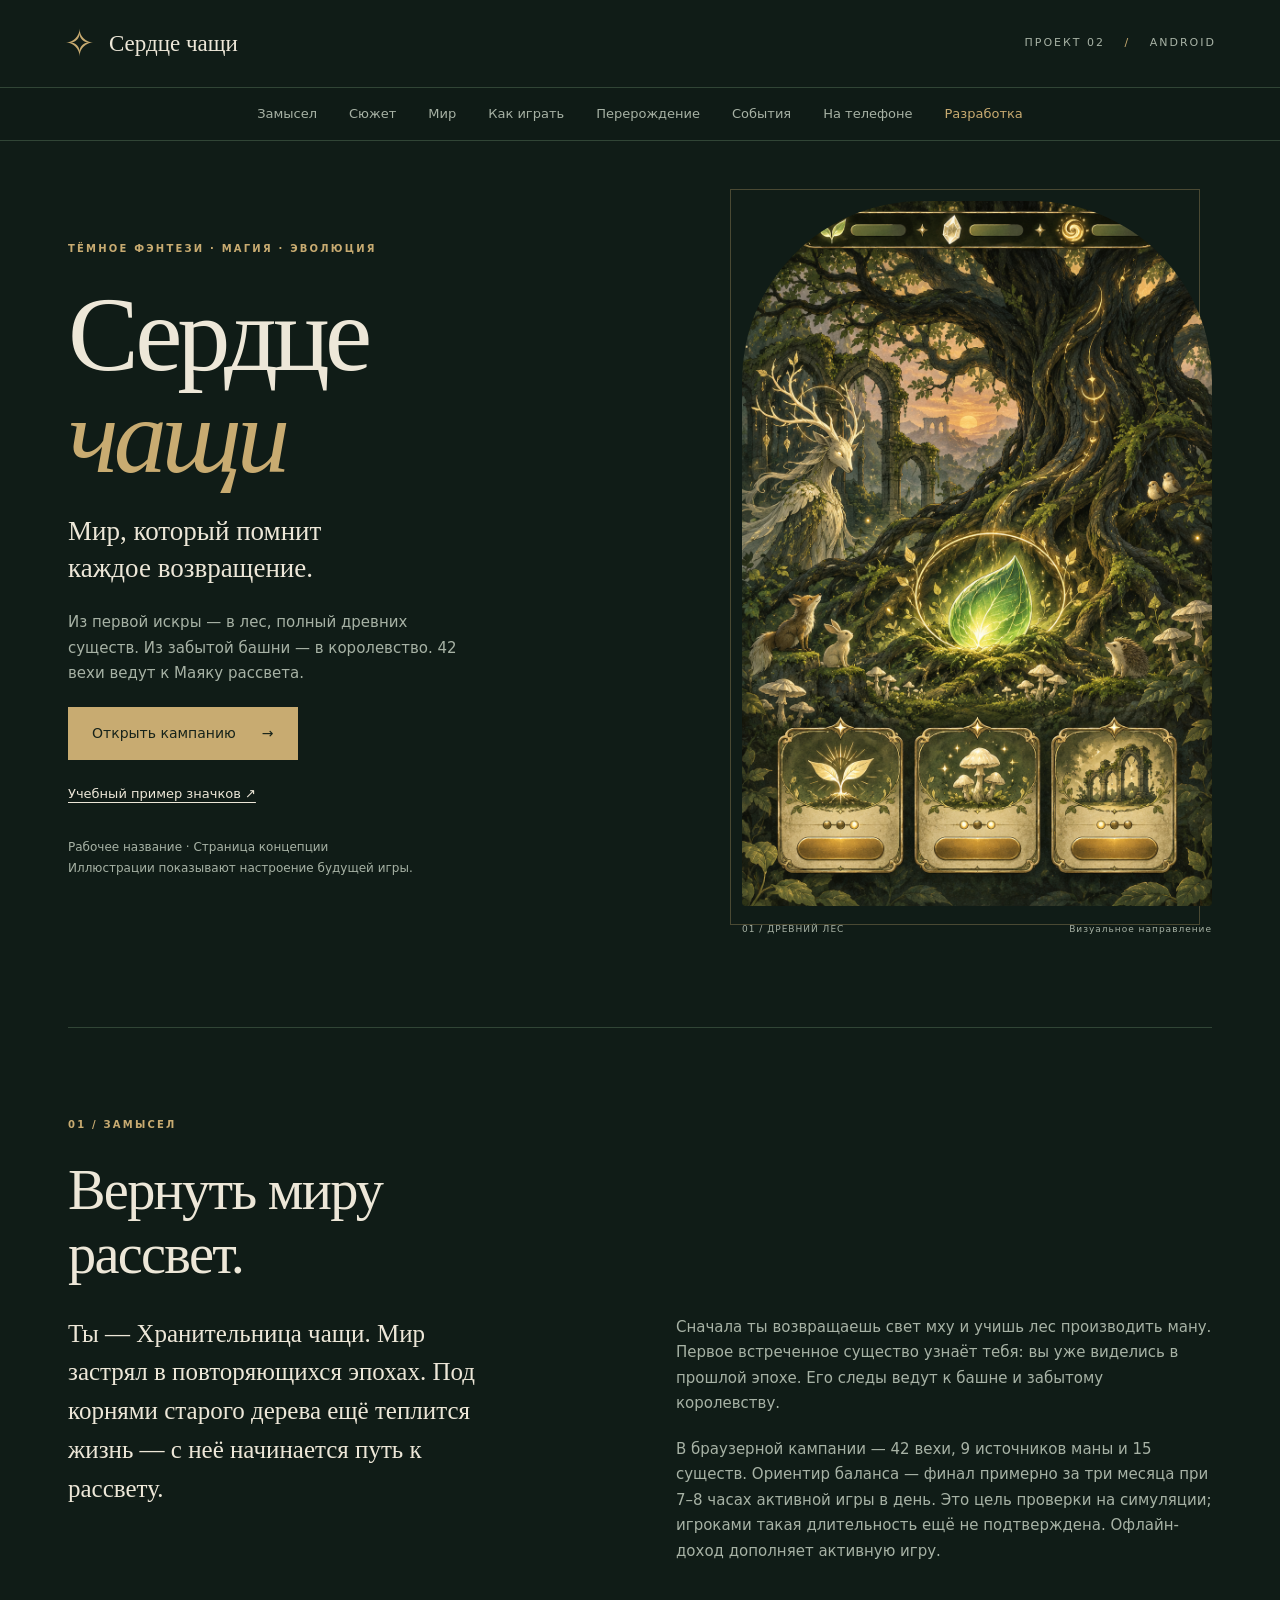
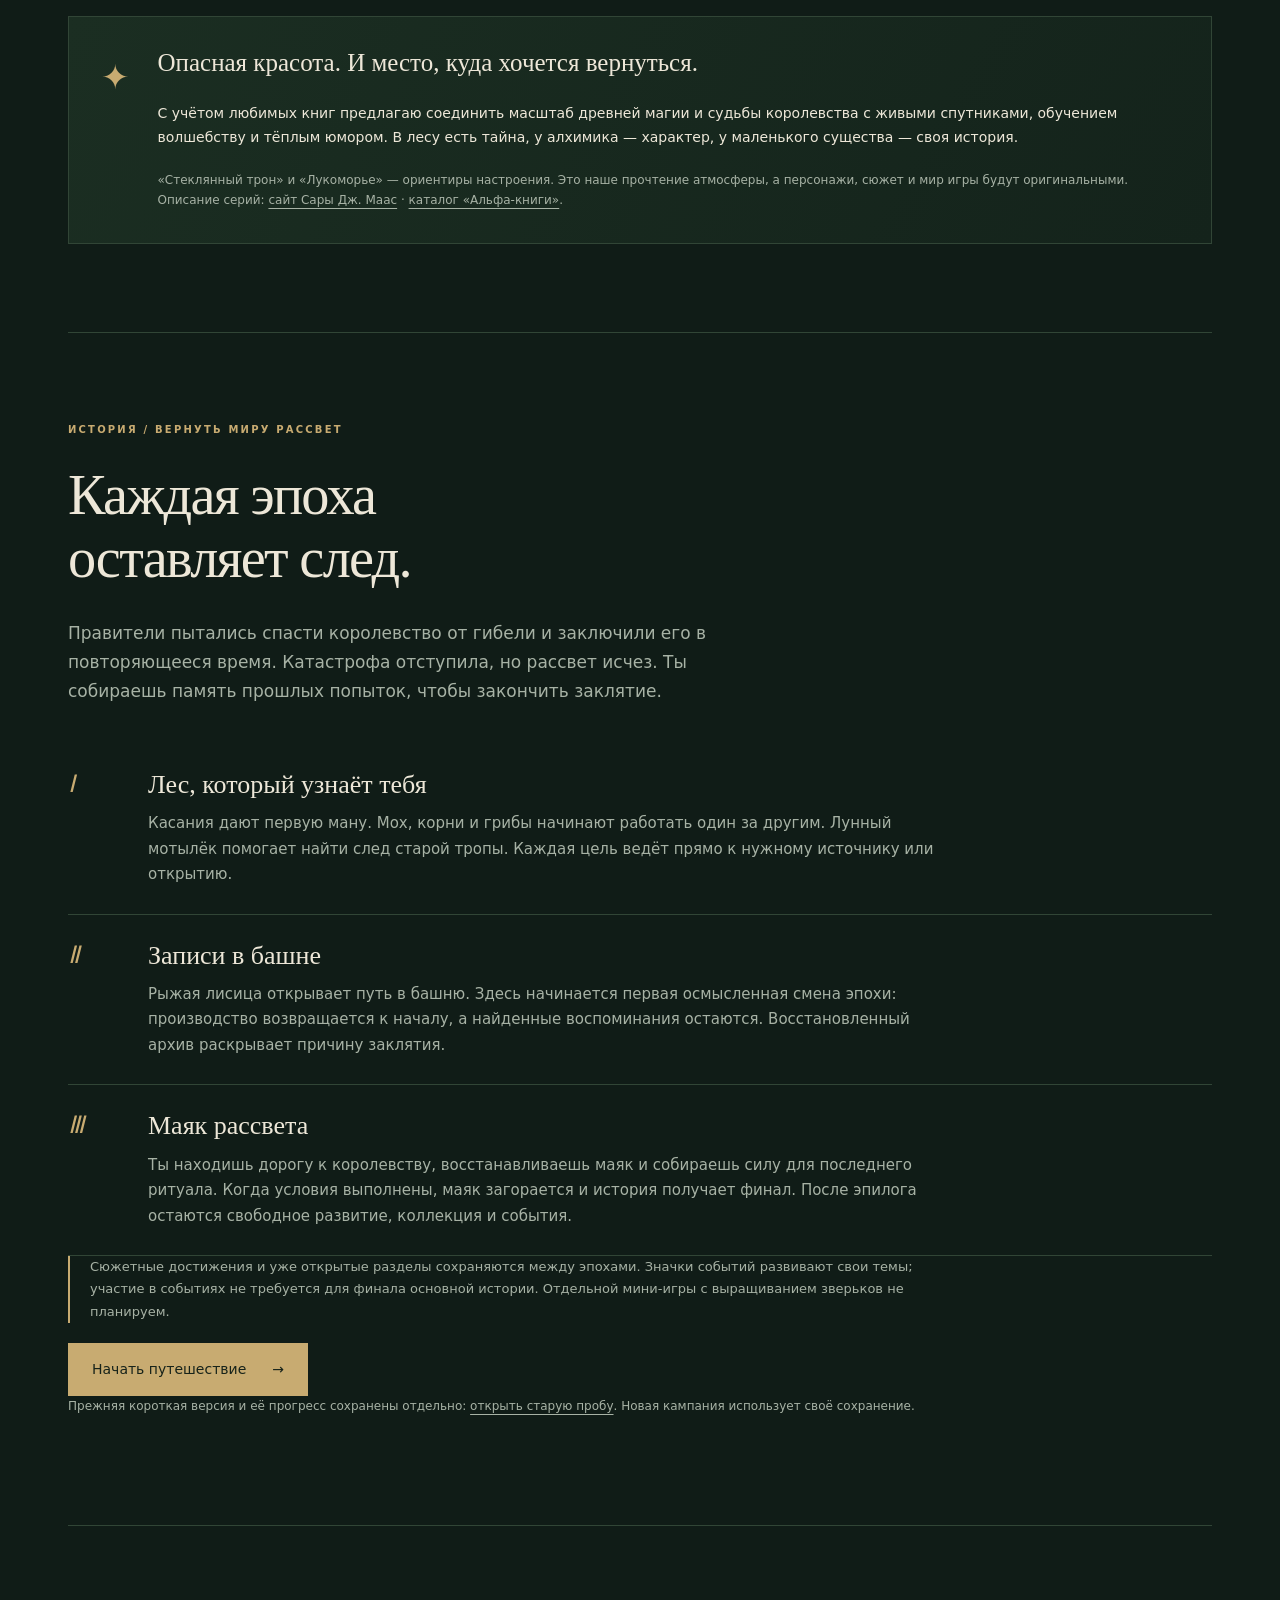
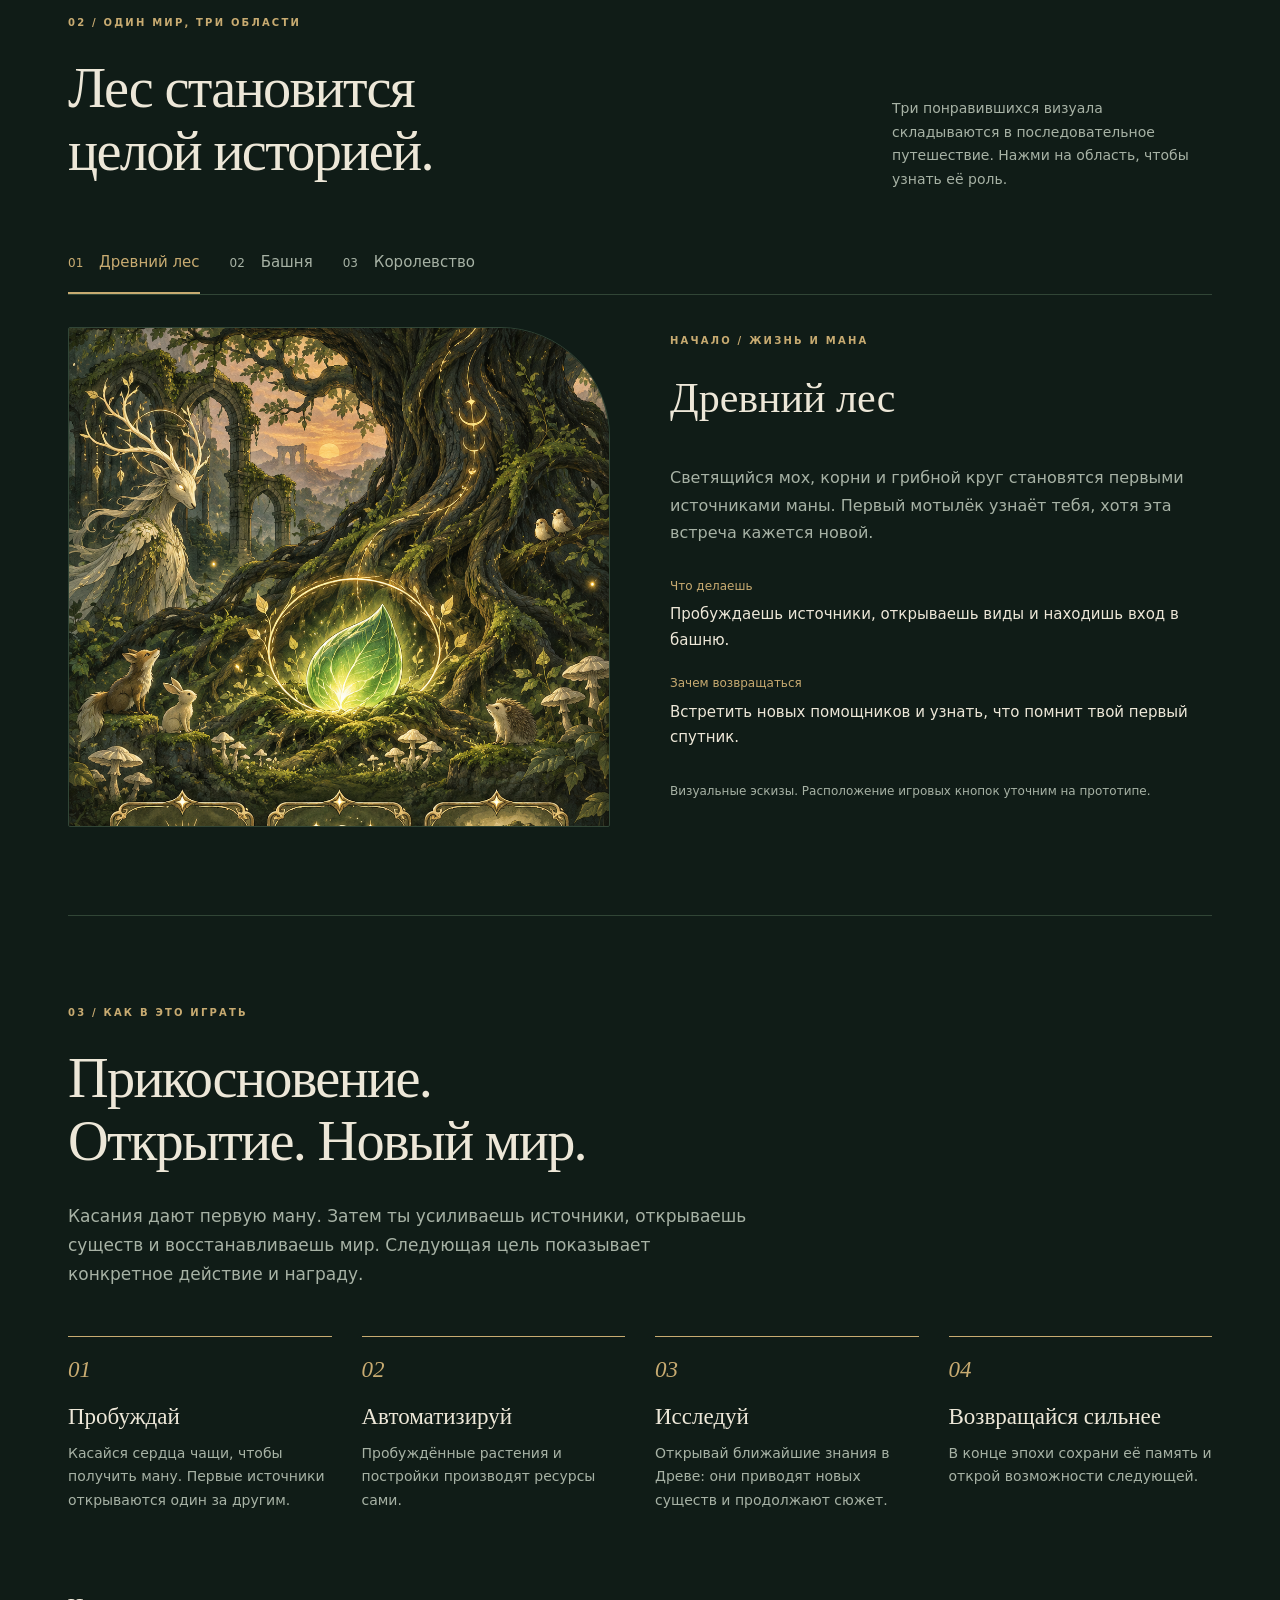
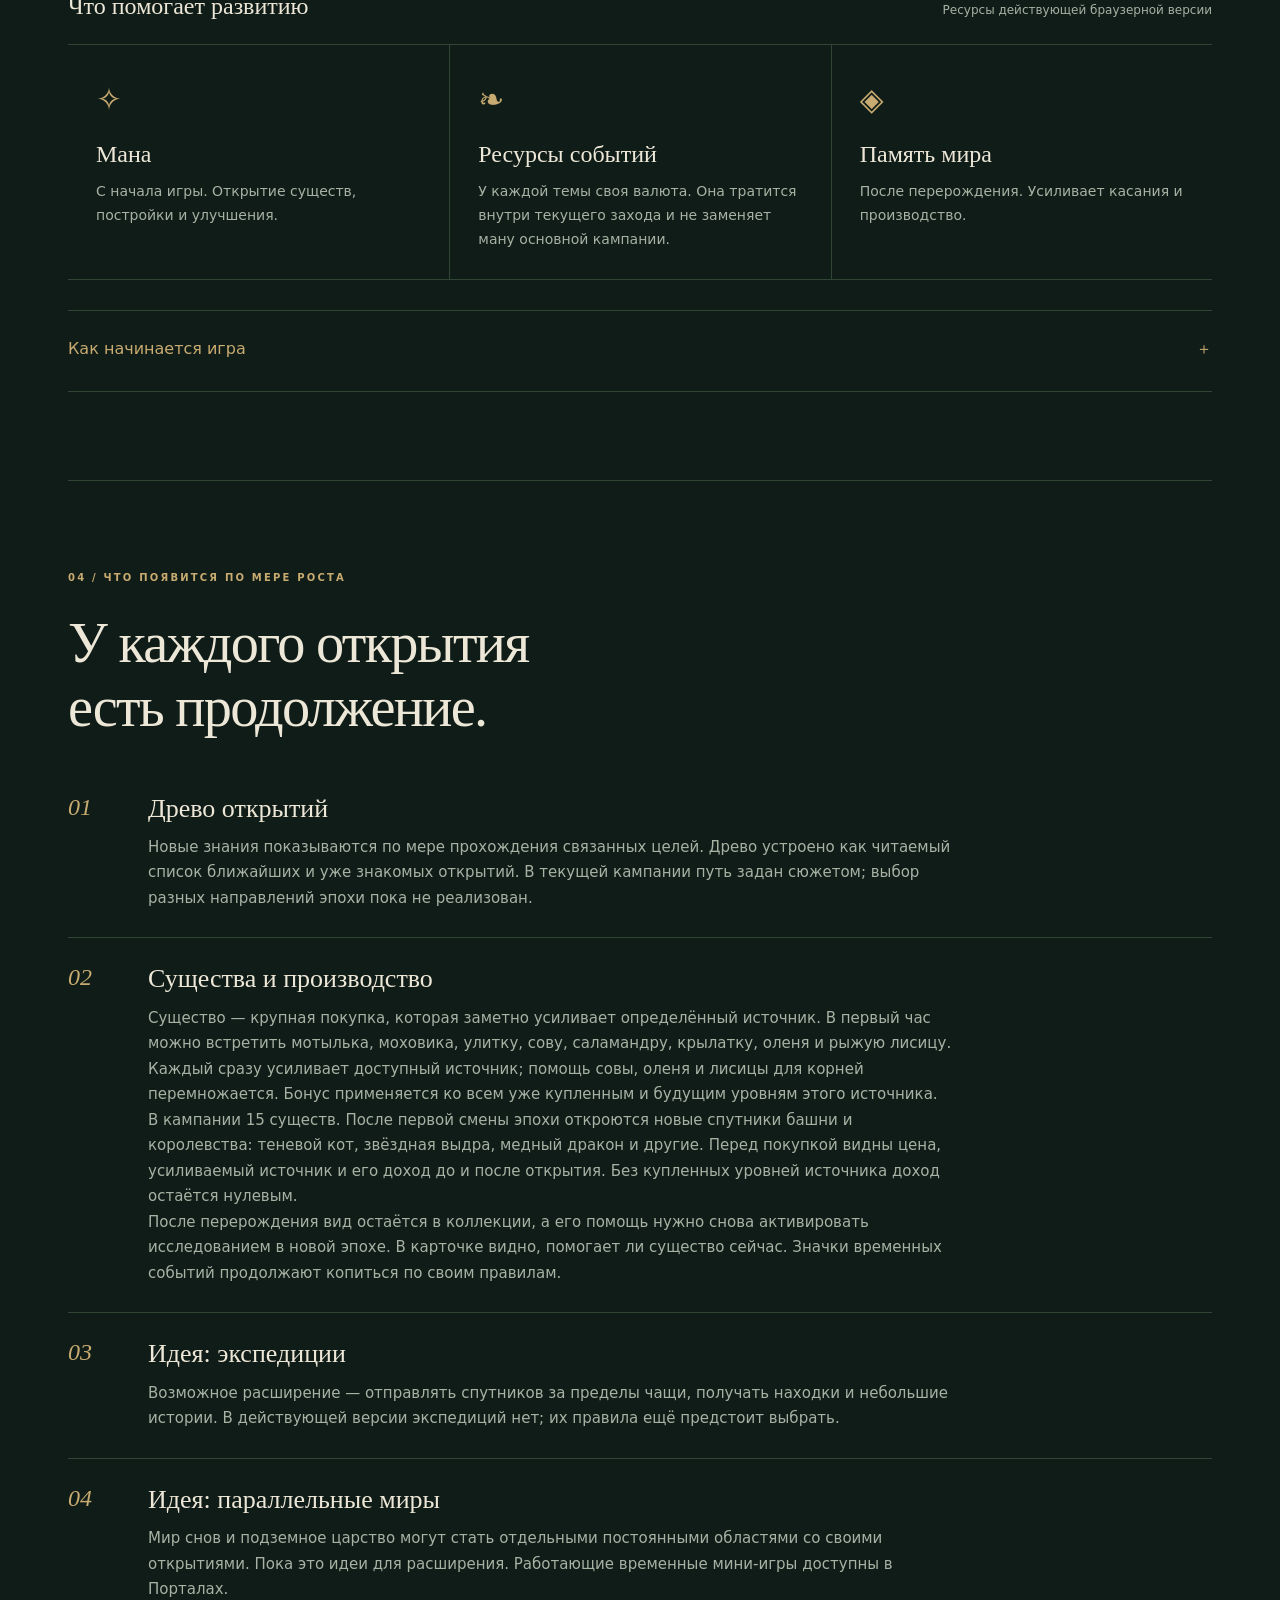
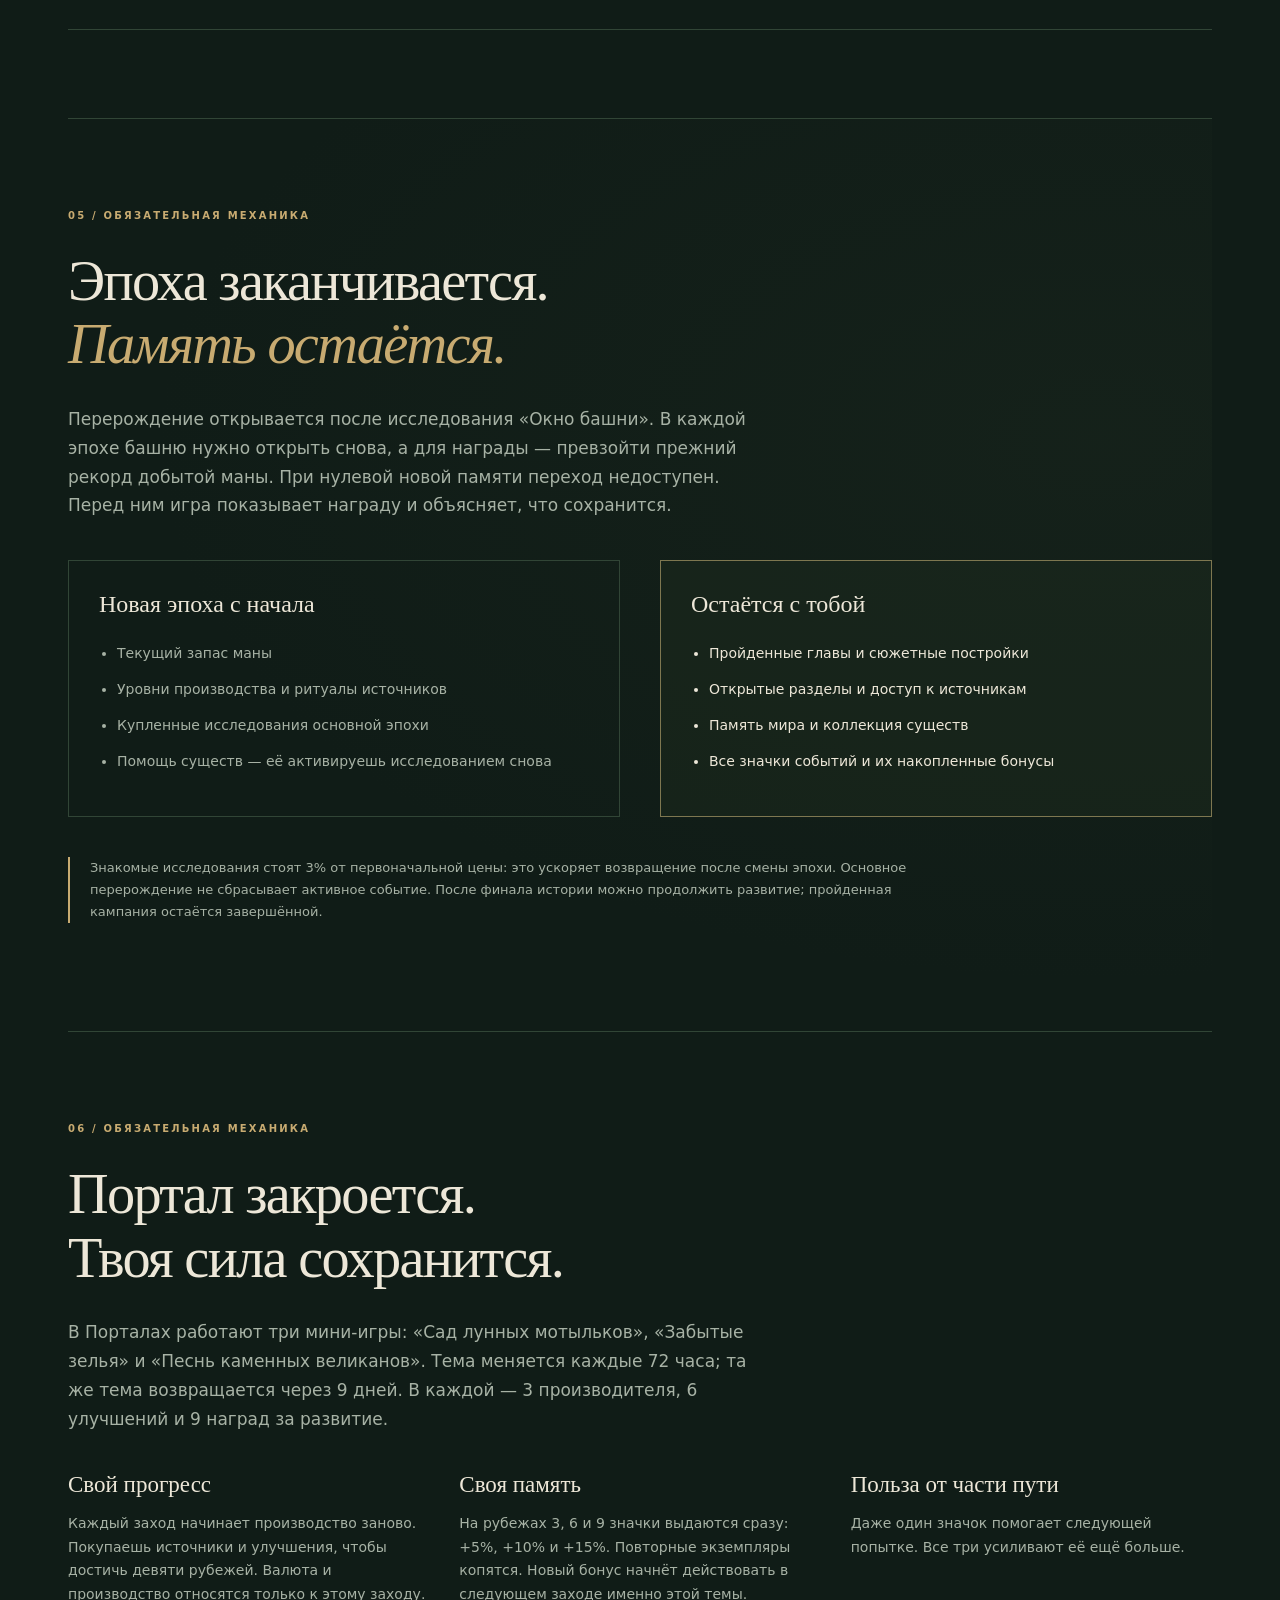
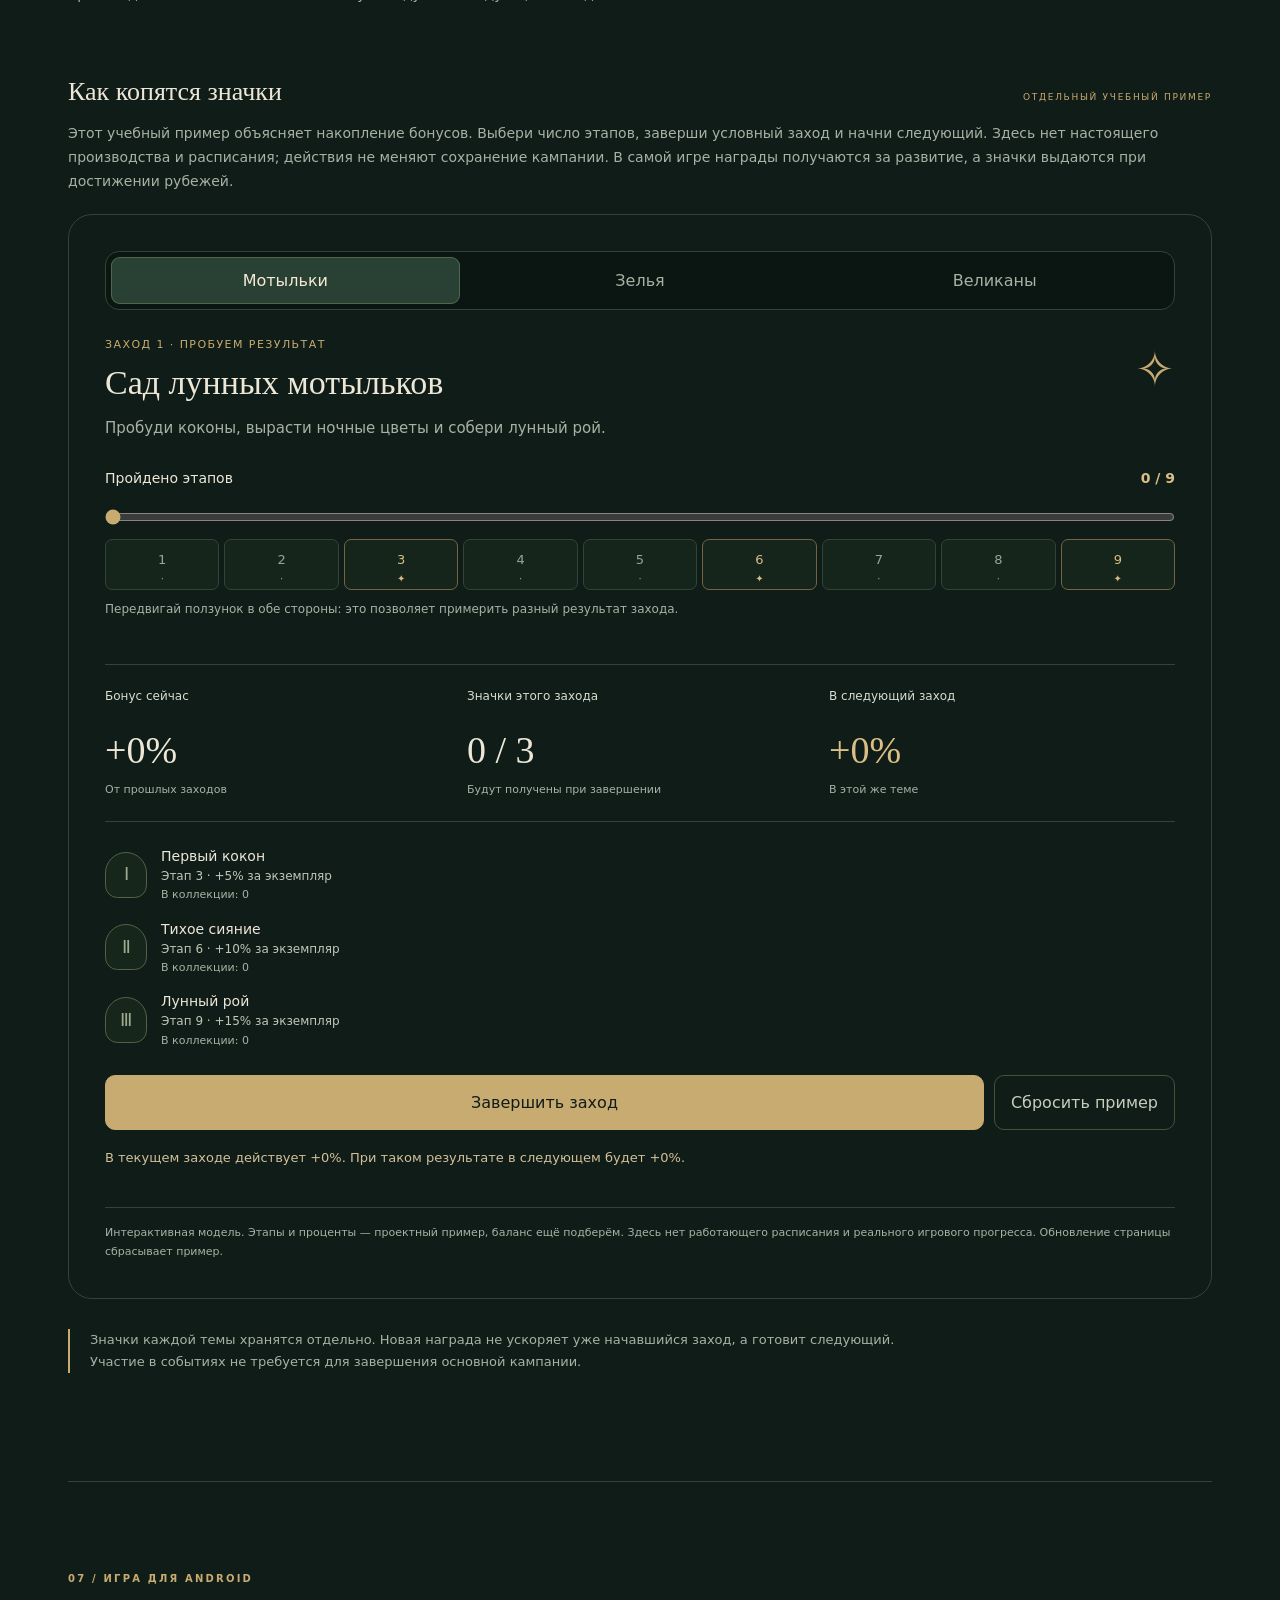
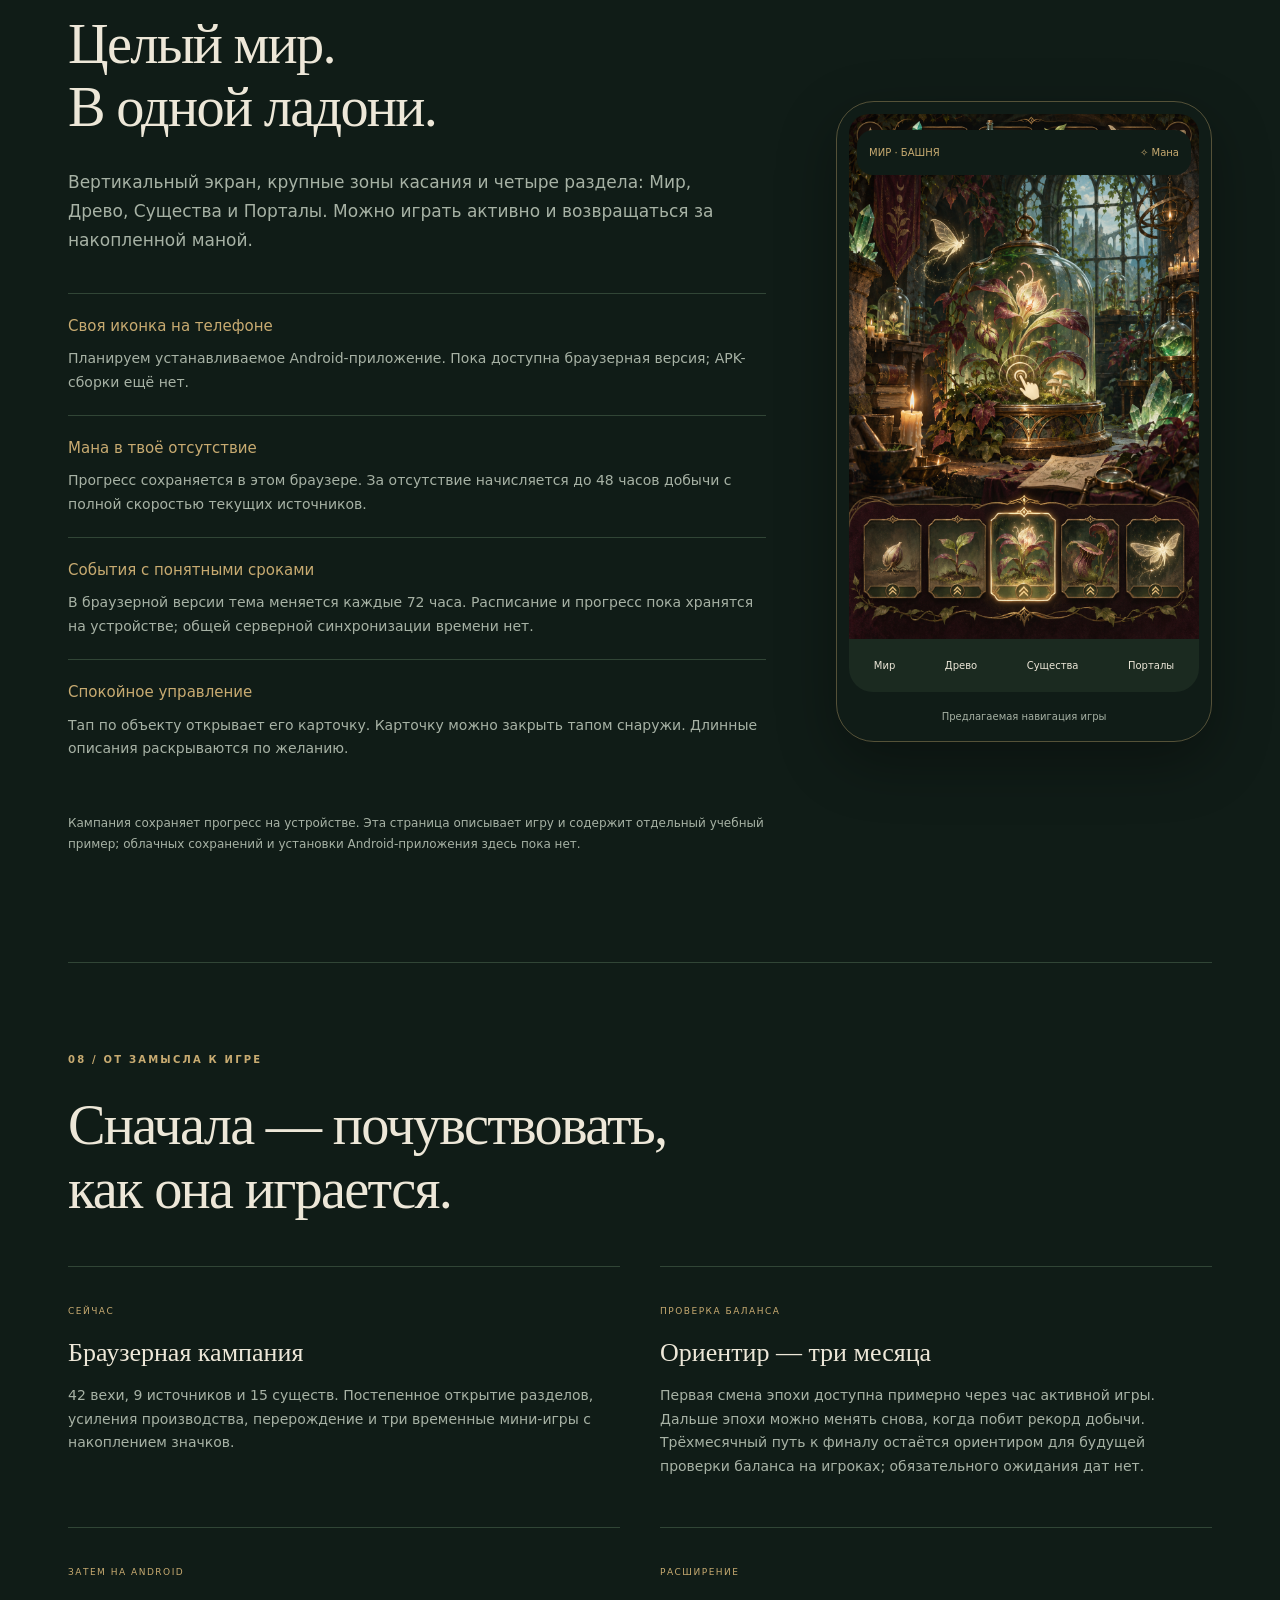
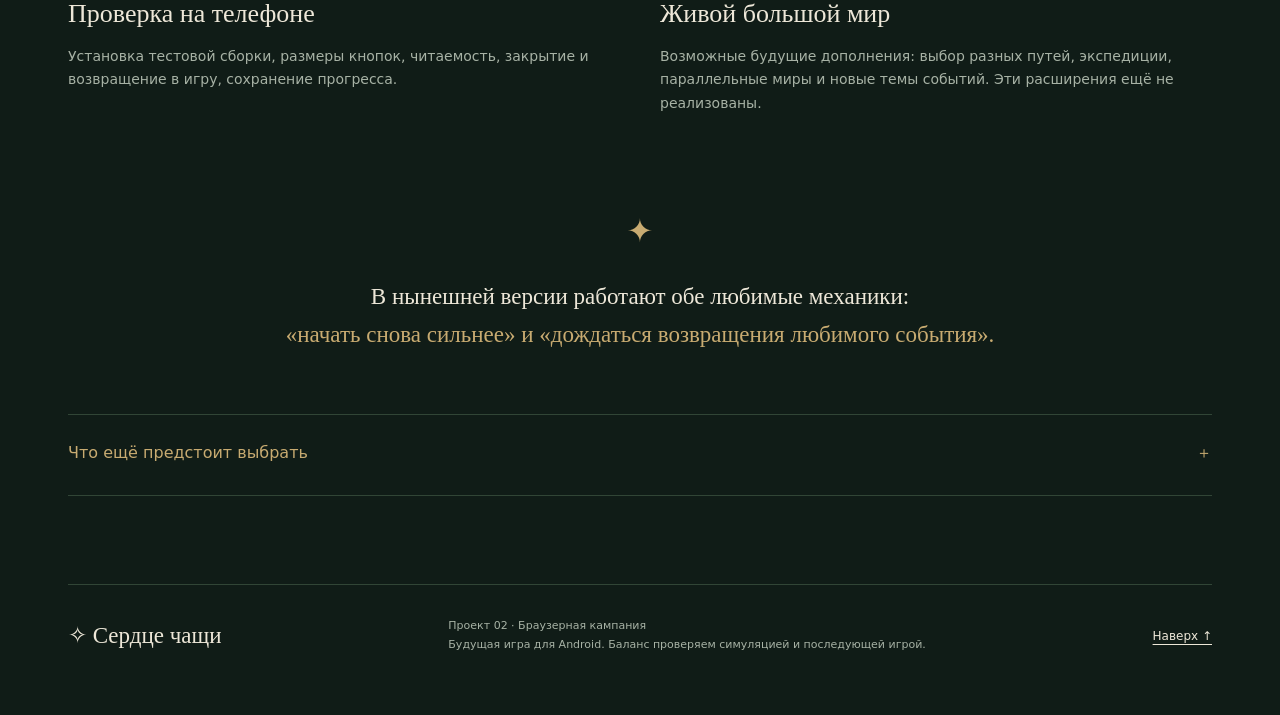
==== commit 07d9d526: "Add forest allies and earlier rebirth" ====
--- a/concept.html
+++ b/concept.html
@@ -22,7 +22,7 @@
 </section>
 <section id="campaign" class="section">
 <p class="eyebrow">ИСТОРИЯ / ВЕРНУТЬ МИРУ РАССВЕТ</p><h2>Каждая эпоха<br>оставляет след.</h2><p class="section-intro">Правители пытались спасти королевство от гибели и заключили его в повторяющееся время. Катастрофа отступила, но рассвет исчез. Ты собираешь память прошлых попыток, чтобы закончить заклятие.</p>
-<div class="system-list"><article><span>Ⅰ</span><div><h3>Лес, который узнаёт тебя</h3><p>Касания дают первую ману. Мох, корни и грибы начинают работать один за другим. Лунный мотылёк помогает найти след старой тропы. Каждая цель ведёт прямо к нужному источнику или открытию.</p></div></article><article><span>Ⅱ</span><div><h3>Записи в башне</h3><p>Стеклянная лисица открывает путь в башню. Здесь начинается первая осмысленная смена эпохи: производство возвращается к началу, а найденные воспоминания остаются. Восстановленный архив раскрывает причину заклятия.</p></div></article><article><span>Ⅲ</span><div><h3>Маяк рассвета</h3><p>Ты находишь дорогу к королевству, восстанавливаешь маяк и собираешь силу для последнего ритуала. Когда условия выполнены, маяк загорается и история получает финал. После эпилога остаются свободное развитие, коллекция и события.</p></div></article></div>
+<div class="system-list"><article><span>Ⅰ</span><div><h3>Лес, который узнаёт тебя</h3><p>Касания дают первую ману. Мох, корни и грибы начинают работать один за другим. Лунный мотылёк помогает найти след старой тропы. Каждая цель ведёт прямо к нужному источнику или открытию.</p></div></article><article><span>Ⅱ</span><div><h3>Записи в башне</h3><p>Рыжая лисица открывает путь в башню. Здесь начинается первая осмысленная смена эпохи: производство возвращается к началу, а найденные воспоминания остаются. Восстановленный архив раскрывает причину заклятия.</p></div></article><article><span>Ⅲ</span><div><h3>Маяк рассвета</h3><p>Ты находишь дорогу к королевству, восстанавливаешь маяк и собираешь силу для последнего ритуала. Когда условия выполнены, маяк загорается и история получает финал. После эпилога остаются свободное развитие, коллекция и события.</p></div></article></div>
 <p class="note">Сюжетные достижения и уже открытые разделы сохраняются между эпохами. Значки событий развивают свои темы; участие в событиях не требуется для финала основной истории. Отдельной мини-игры с выращиванием зверьков не планируем.</p><a class="button primary" href="index.html">Начать путешествие <span aria-hidden="true">→</span></a><p class="small">Прежняя короткая версия и её прогресс сохранены отдельно: <a href="legacy.html">открыть старую пробу</a>. Новая кампания использует своё сохранение.</p>
 </section>
 <section id="world" class="section">
@@ -38,7 +38,7 @@
 </section>
 <section class="section systems" id="systems"><p class="eyebrow">04 / ЧТО ПОЯВИТСЯ ПО МЕРЕ РОСТА</p><h2>У каждого открытия<br>есть продолжение.</h2><div class="system-list">
 <article><span>01</span><div><h3>Древо открытий</h3><p>Новые знания показываются по мере прохождения связанных целей. Древо устроено как читаемый список ближайших и уже знакомых открытий. В текущей кампании путь задан сюжетом; выбор разных направлений эпохи пока не реализован.</p></div></article>
-<article><span>02</span><div><h3>Существа и производство</h3><p>Существо — крупная покупка, которая заметно усиливает определённый источник. Лунный мотылёк удваивает добычу мха, моховик — грибного круга, стеклянная лисица — корней. Рогатый страж утраивает добычу корней; вместе с лисицей получается ×6. Бонус применяется ко всем уже купленным и будущим уровням этого источника.</p><p>В кампании 15 существ. В башне появляются чернильная сова, саламандра и другие помощники, в королевстве — звёздная выдра, медный дракон и новые спутники. Перед покупкой видны цена, усиливаемый источник и его доход до и после открытия. Без купленных уровней источника доход остаётся нулевым.</p><p>После перерождения вид остаётся в коллекции, а его помощь нужно снова активировать исследованием в новой эпохе. В карточке видно, помогает ли существо сейчас. Значки временных событий продолжают копиться по своим правилам.</p></div></article>
+<article><span>02</span><div><h3>Существа и производство</h3><p>Существо — крупная покупка, которая заметно усиливает определённый источник. В первый час можно встретить мотылька, моховика, улитку, сову, саламандру, крылатку, оленя и рыжую лисицу. Каждый сразу усиливает доступный источник; помощь совы, оленя и лисицы для корней перемножается. Бонус применяется ко всем уже купленным и будущим уровням этого источника.</p><p>В кампании 15 существ. После первой смены эпохи откроются новые спутники башни и королевства: теневой кот, звёздная выдра, медный дракон и другие. Перед покупкой видны цена, усиливаемый источник и его доход до и после открытия. Без купленных уровней источника доход остаётся нулевым.</p><p>После перерождения вид остаётся в коллекции, а его помощь нужно снова активировать исследованием в новой эпохе. В карточке видно, помогает ли существо сейчас. Значки временных событий продолжают копиться по своим правилам.</p></div></article>
 <article><span>03</span><div><h3>Идея: экспедиции</h3><p>Возможное расширение — отправлять спутников за пределы чащи, получать находки и небольшие истории. В действующей версии экспедиций нет; их правила ещё предстоит выбрать.</p></div></article>
 <article><span>04</span><div><h3>Идея: параллельные миры</h3><p>Мир снов и подземное царство могут стать отдельными постоянными областями со своими открытиями. Пока это идеи для расширения. Работающие временные мини-игры доступны в Порталах.</p></div></article>
 </div></section>
@@ -48,7 +48,7 @@
 <p class="note">Значки каждой темы хранятся отдельно. Новая награда не ускоряет уже начавшийся заход, а готовит следующий. Участие в событиях не требуется для завершения основной кампании.</p>
 </section>
 <section id="android" class="section android"><div><p class="eyebrow">07 / ИГРА ДЛЯ ANDROID</p><h2>Целый мир.<br>В одной ладони.</h2><p class="section-intro">Вертикальный экран, крупные зоны касания и четыре раздела: Мир, Древо, Существа и Порталы. Можно играть активно и возвращаться за накопленной маной.</p><ul class="android-list"><li><b>Своя иконка на телефоне</b><span>Планируем устанавливаемое Android-приложение. Пока доступна браузерная версия; APK-сборки ещё нет.</span></li><li><b>Мана в твоё отсутствие</b><span>Прогресс сохраняется в этом браузере. За отсутствие начисляется до 48 часов добычи с полной скоростью текущих источников.</span></li><li><b>События с понятными сроками</b><span>В браузерной версии тема меняется каждые 72 часа. Расписание и прогресс пока хранятся на устройстве; общей серверной синхронизации времени нет.</span></li><li><b>Спокойное управление</b><span>Тап по объекту открывает его карточку. Карточку можно закрыть тапом снаружи. Длинные описания раскрываются по желанию.</span></li></ul><p class="small">Кампания сохраняет прогресс на устройстве. Эта страница описывает игру и содержит отдельный учебный пример; облачных сохранений и установки Android-приложения здесь пока нет.</p></div><div class="phone-layout" aria-label="Предлагаемая структура мобильного экрана"><div class="phone-top"><span>МИР · БАШНЯ</span><span>✧ Мана</span></div><img src="tower.png" width="1024" height="1536" loading="lazy" alt="Эскиз алхимической башни для вертикального экрана Android"><div class="phone-nav"><span>Мир</span><span>Древо</span><span>Существа</span><span>Порталы</span></div><p>Предлагаемая навигация игры</p></div></section>
-<section id="roadmap" class="section roadmap"><p class="eyebrow">08 / ОТ ЗАМЫСЛА К ИГРЕ</p><h2>Сначала — почувствовать,<br>как она играется.</h2><div class="milestones"><article><span>СЕЙЧАС</span><h3>Браузерная кампания</h3><p>42 вехи, 9 источников и 15 существ. Постепенное открытие разделов, усиления производства, перерождение и три временные мини-игры с накоплением значков.</p></article><article><span>ПРОВЕРКА БАЛАНСА</span><h3>Ориентир — три месяца</h3><p>Цель симуляции — около 90 дней при 7–8 часах активной игры ежедневно, с добычей в отсутствие. Это ещё не результат испытаний игроками. Финиш зависит от развития: обязательного ожидания определённой даты нет.</p></article><article><span>ЗАТЕМ НА ANDROID</span><h3>Проверка на телефоне</h3><p>Установка тестовой сборки, размеры кнопок, читаемость, закрытие и возвращение в игру, сохранение прогресса.</p></article><article><span>РАСШИРЕНИЕ</span><h3>Живой большой мир</h3><p>Возможные будущие дополнения: выбор разных путей, экспедиции, параллельные миры и новые темы событий. Эти расширения ещё не реализованы.</p></article></div><div class="closing"><span aria-hidden="true">✦</span><p>В нынешней версии работают обе любимые механики:<br><strong>«начать снова сильнее» и «дождаться возвращения любимого события».</strong></p></div>
+<section id="roadmap" class="section roadmap"><p class="eyebrow">08 / ОТ ЗАМЫСЛА К ИГРЕ</p><h2>Сначала — почувствовать,<br>как она играется.</h2><div class="milestones"><article><span>СЕЙЧАС</span><h3>Браузерная кампания</h3><p>42 вехи, 9 источников и 15 существ. Постепенное открытие разделов, усиления производства, перерождение и три временные мини-игры с накоплением значков.</p></article><article><span>ПРОВЕРКА БАЛАНСА</span><h3>Ориентир — три месяца</h3><p>Первая смена эпохи доступна примерно через час активной игры. Дальше эпохи можно менять снова, когда побит рекорд добычи. Трёхмесячный путь к финалу остаётся ориентиром для будущей проверки баланса на игроках; обязательного ожидания дат нет.</p></article><article><span>ЗАТЕМ НА ANDROID</span><h3>Проверка на телефоне</h3><p>Установка тестовой сборки, размеры кнопок, читаемость, закрытие и возвращение в игру, сохранение прогресса.</p></article><article><span>РАСШИРЕНИЕ</span><h3>Живой большой мир</h3><p>Возможные будущие дополнения: выбор разных путей, экспедиции, параллельные миры и новые темы событий. Эти расширения ещё не реализованы.</p></article></div><div class="closing"><span aria-hidden="true">✦</span><p>В нынешней версии работают обе любимые механики:<br><strong>«начать снова сильнее» и «дождаться возвращения любимого события».</strong></p></div>
 <details><summary>Что ещё предстоит выбрать <span aria-hidden="true">＋</span></summary><p>Дальше — проверить темп на реальных игроках, доработать истории спутников и подготовить Android-сборку. Облачные сохранения и дополнительные направления развития пока не реализованы. Названия и баланс можно уточнять по результатам игры.</p></details>
 </section>
 </main><footer><a class="brand" href="#home">✧ Сердце чащи</a><p>Проект 02 · Браузерная кампания<br>Будущая игра для Android. Баланс проверяем симуляцией и последующей игрой.</p><a href="#home">Наверх ↑</a></footer>
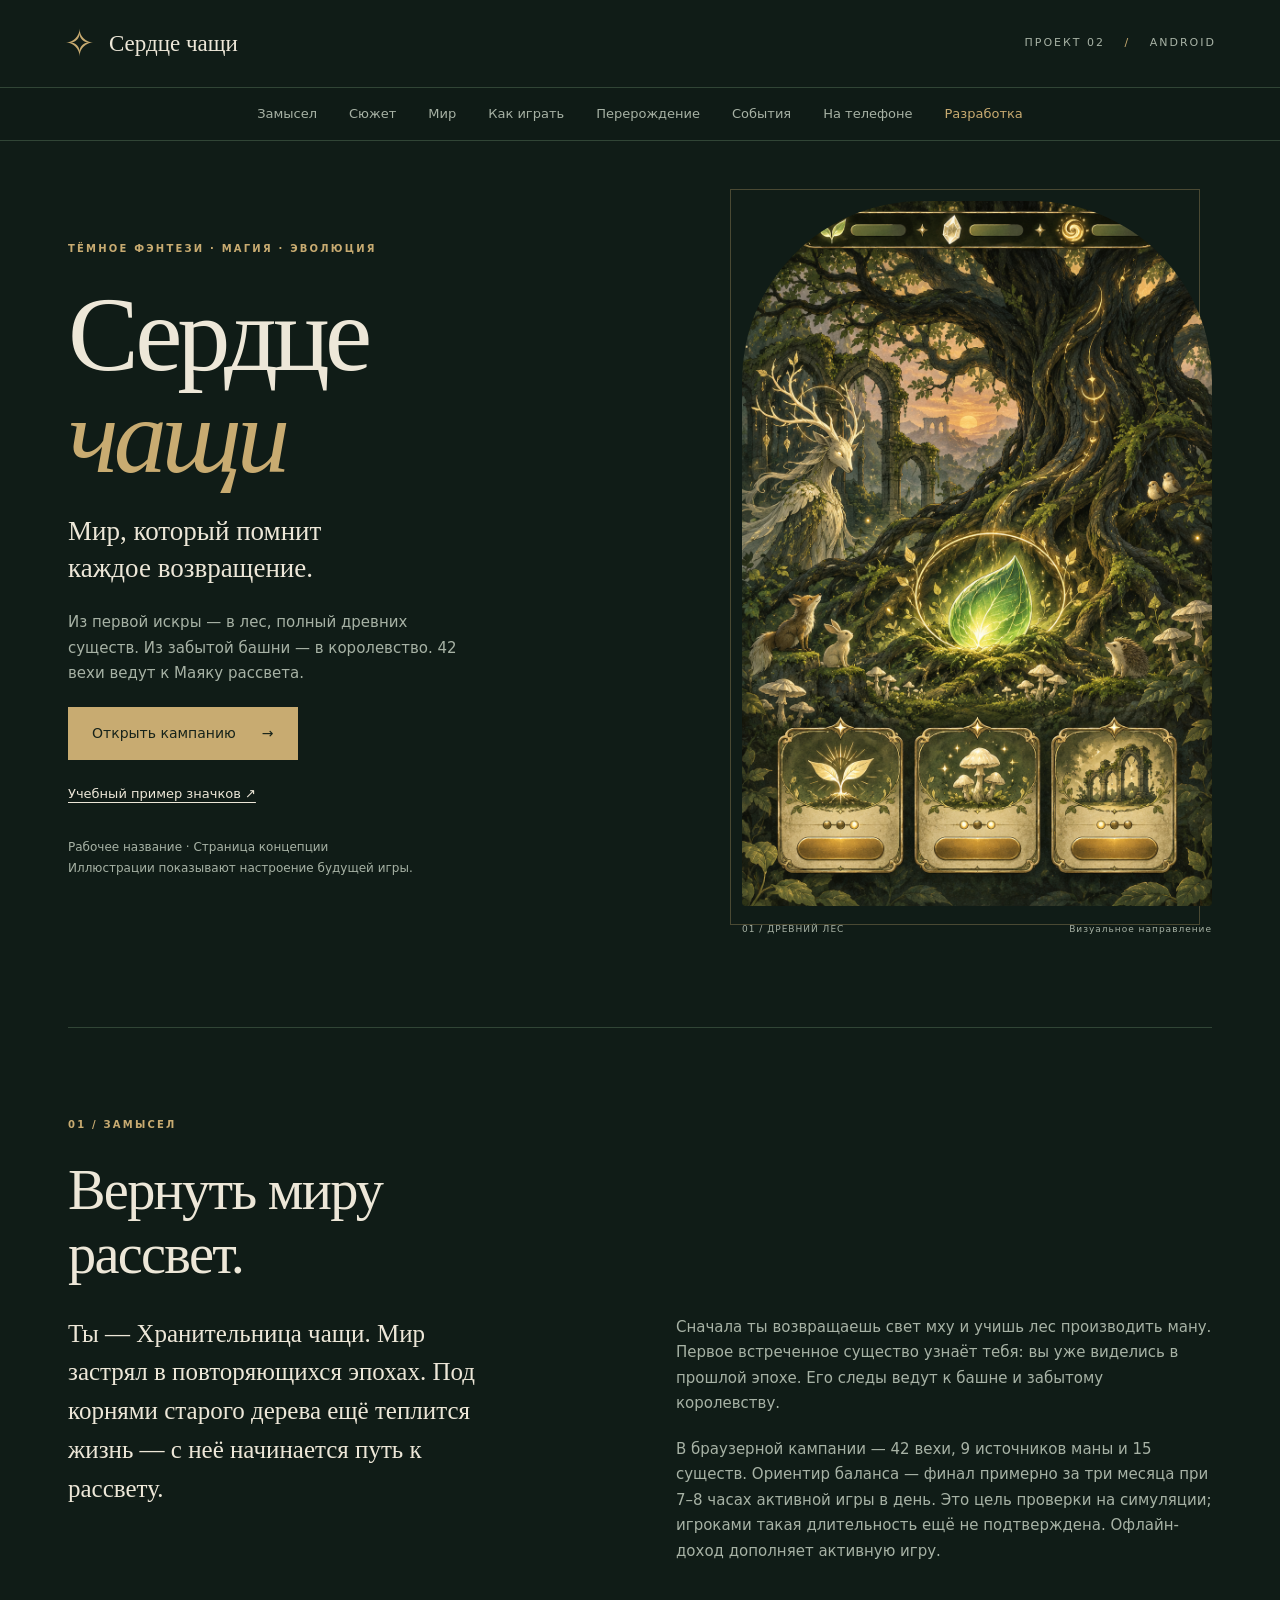
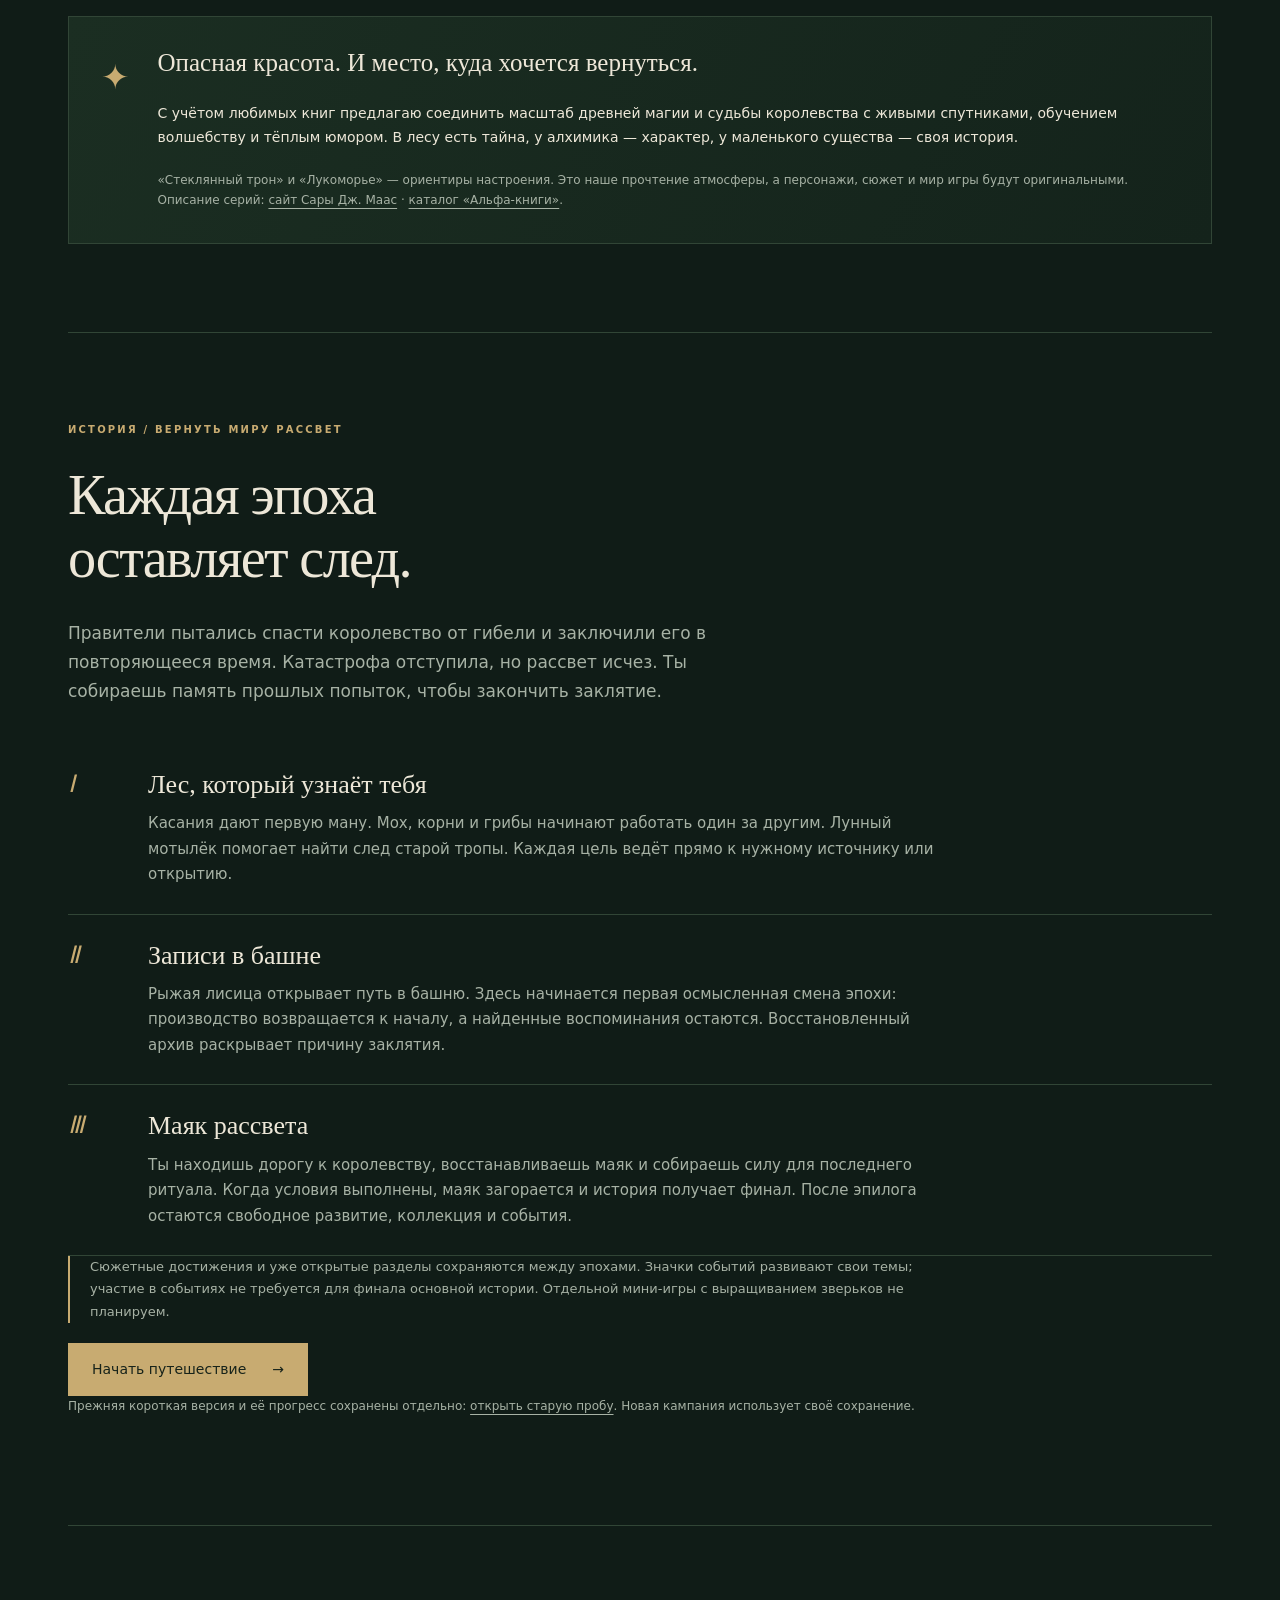
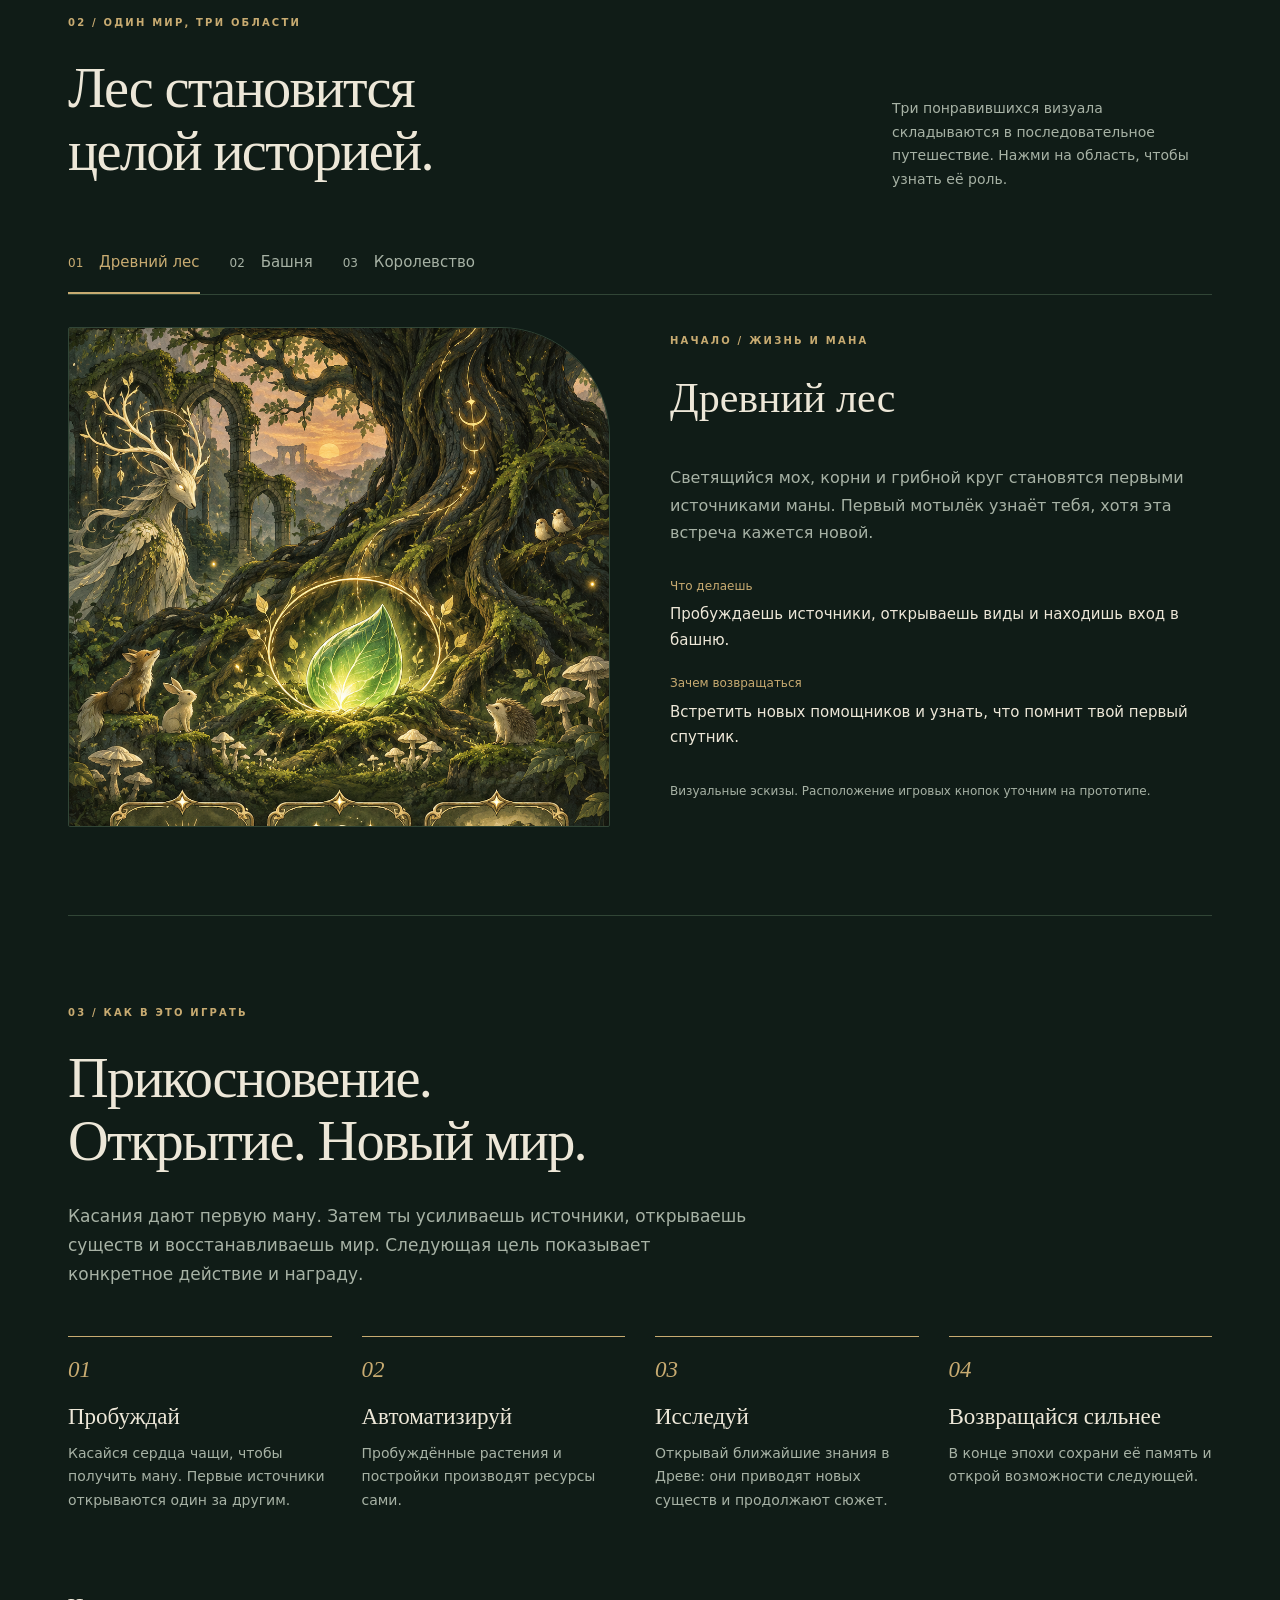
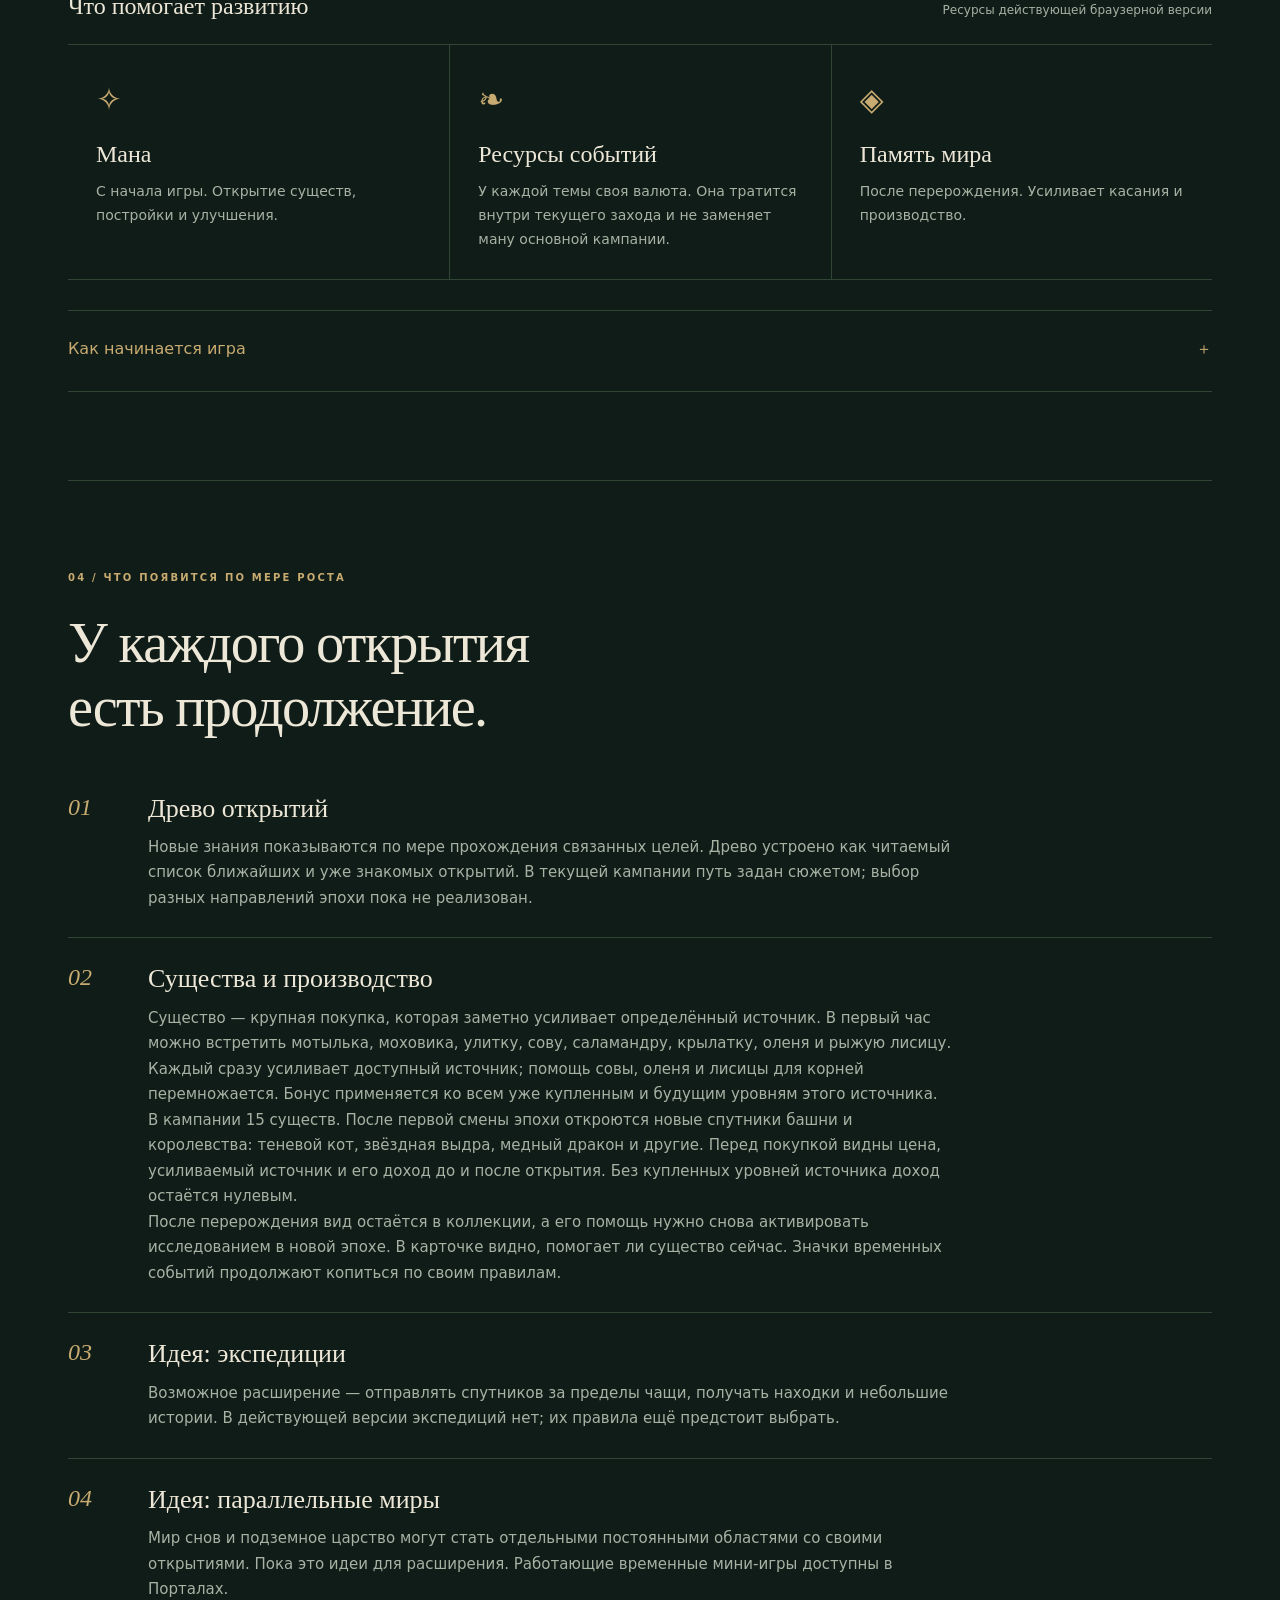
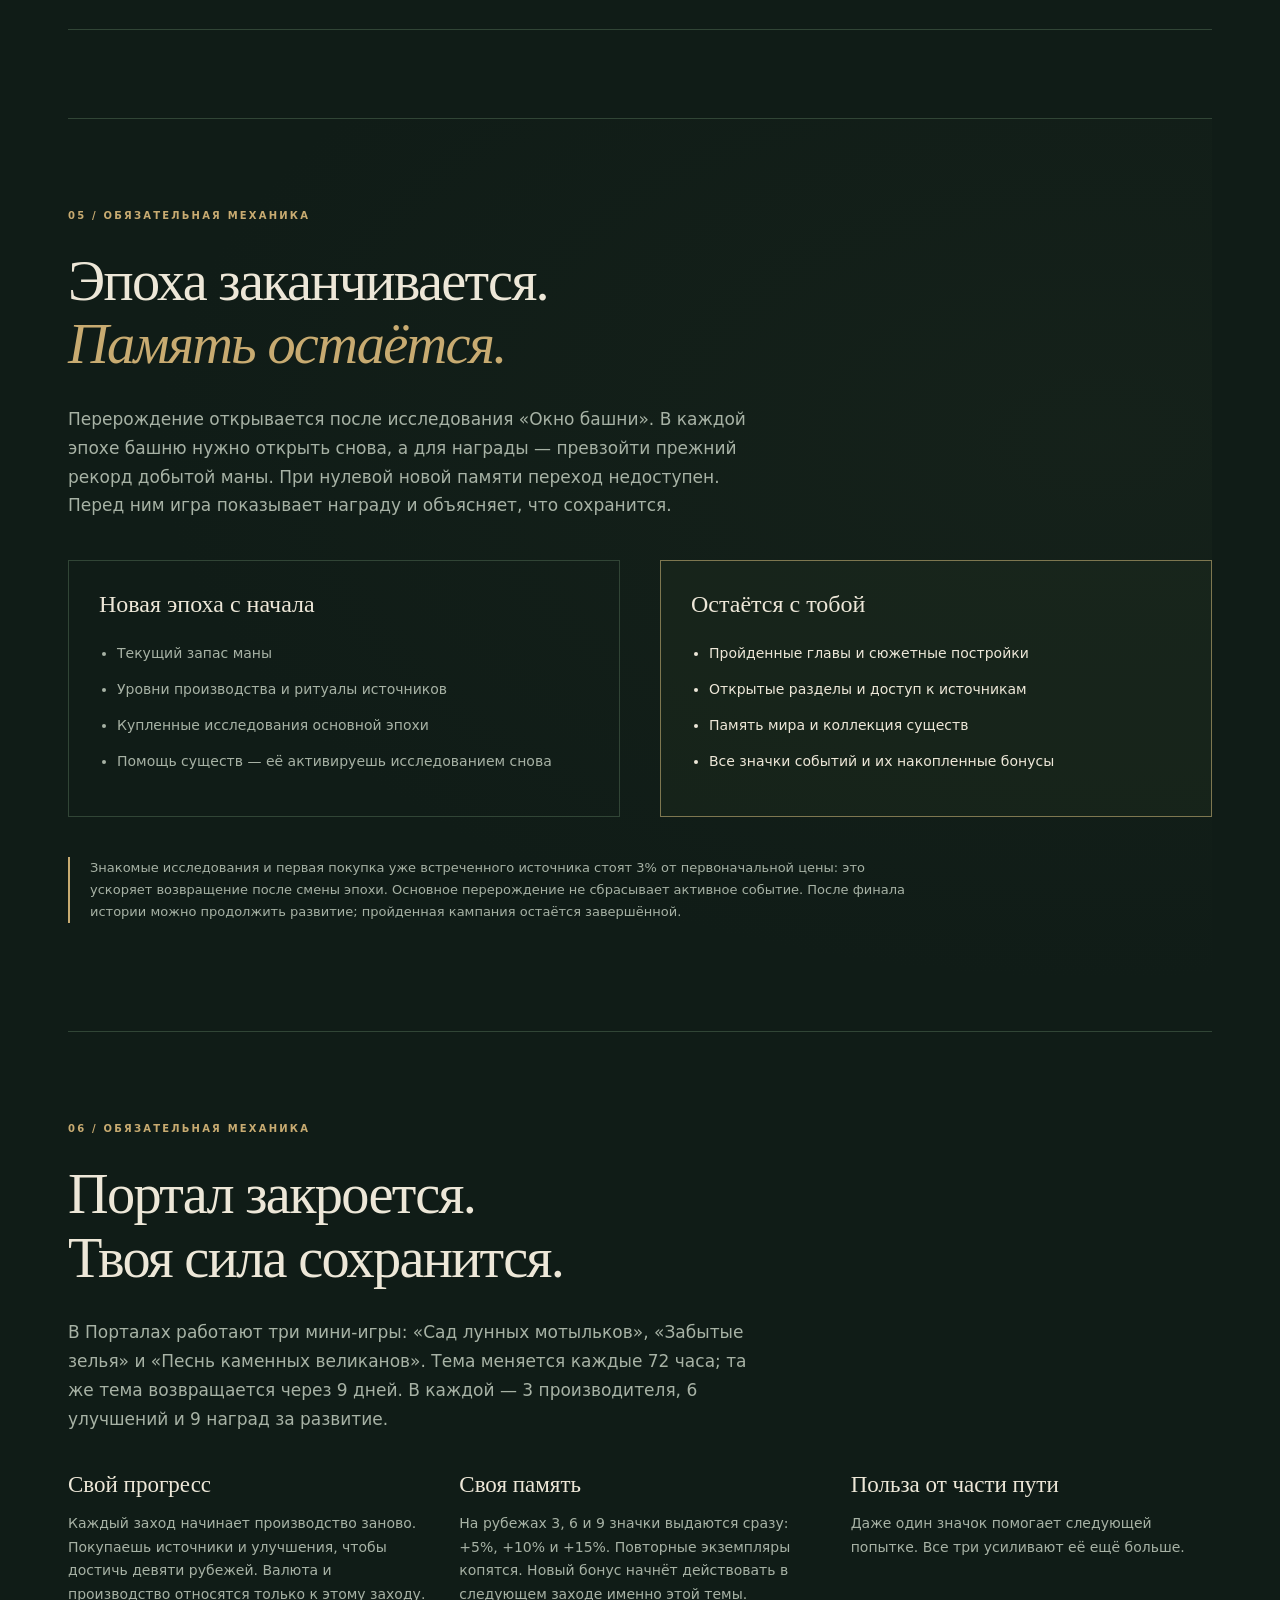
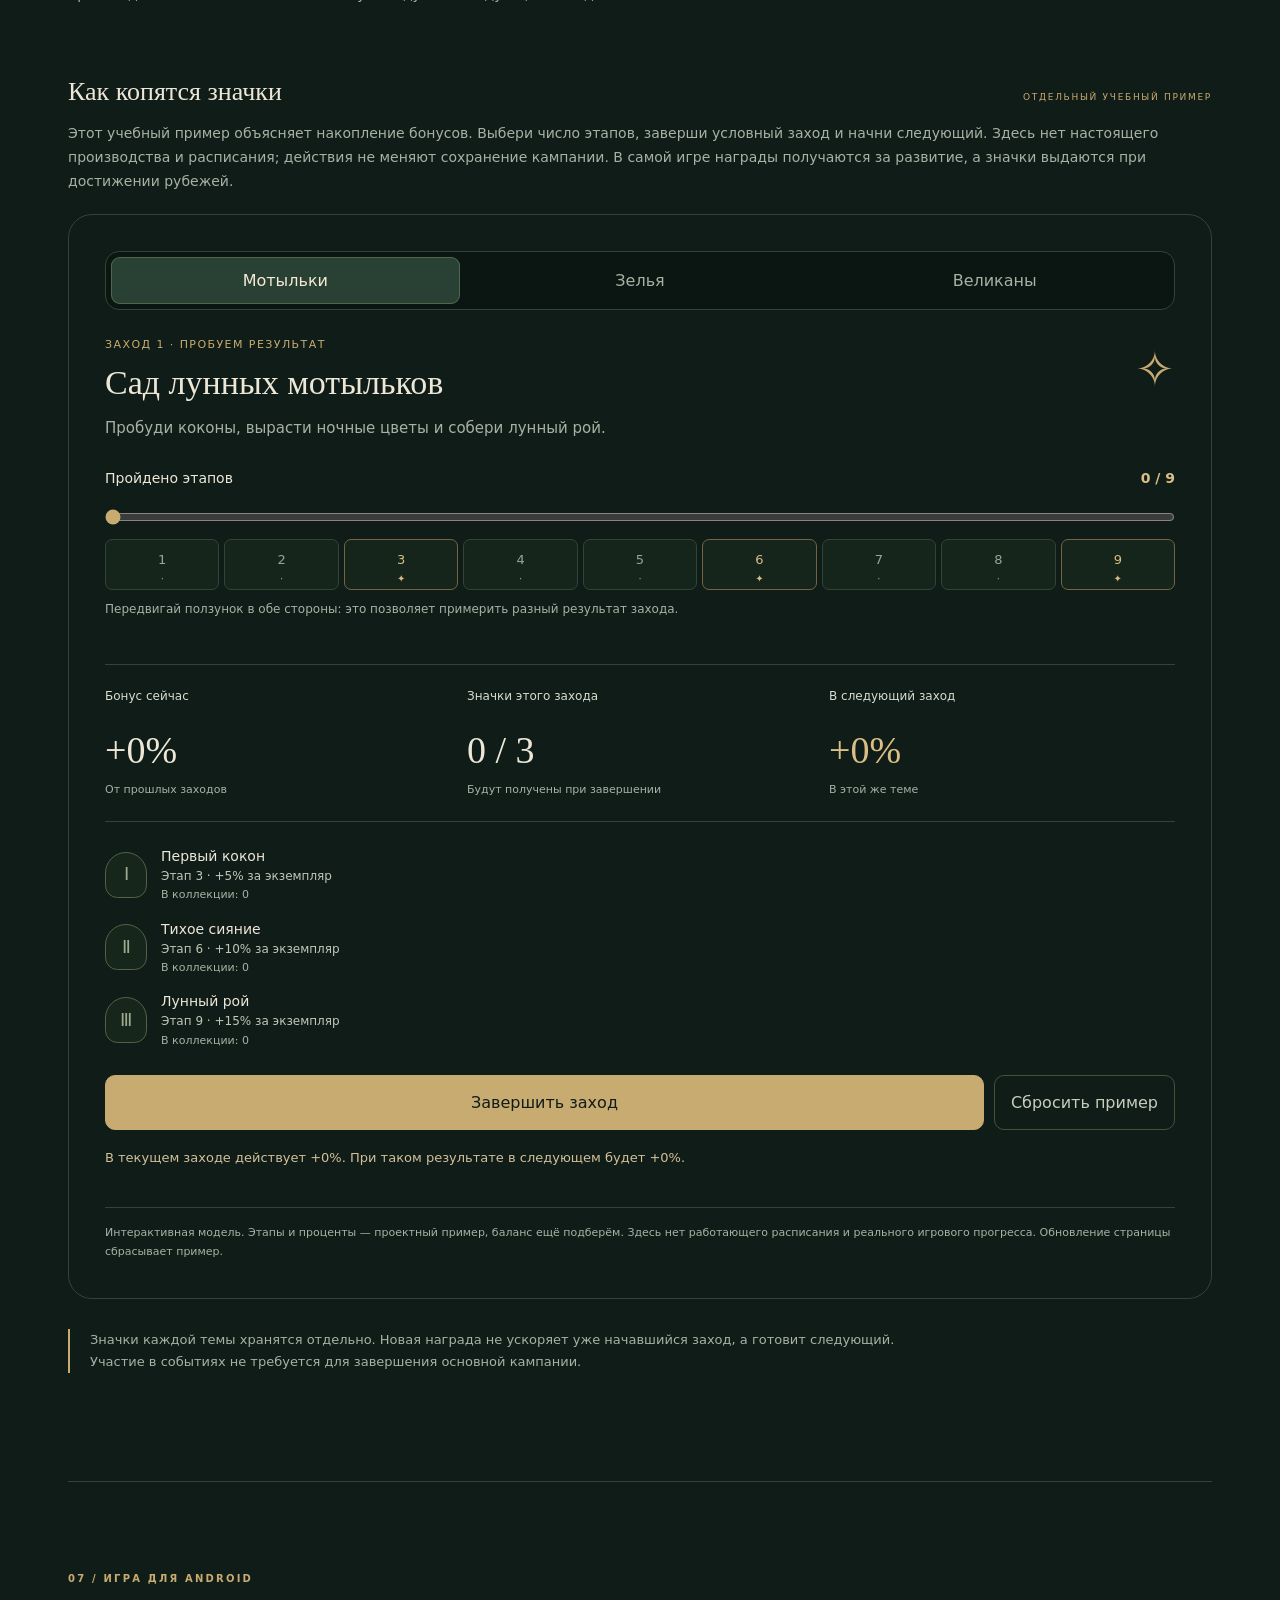
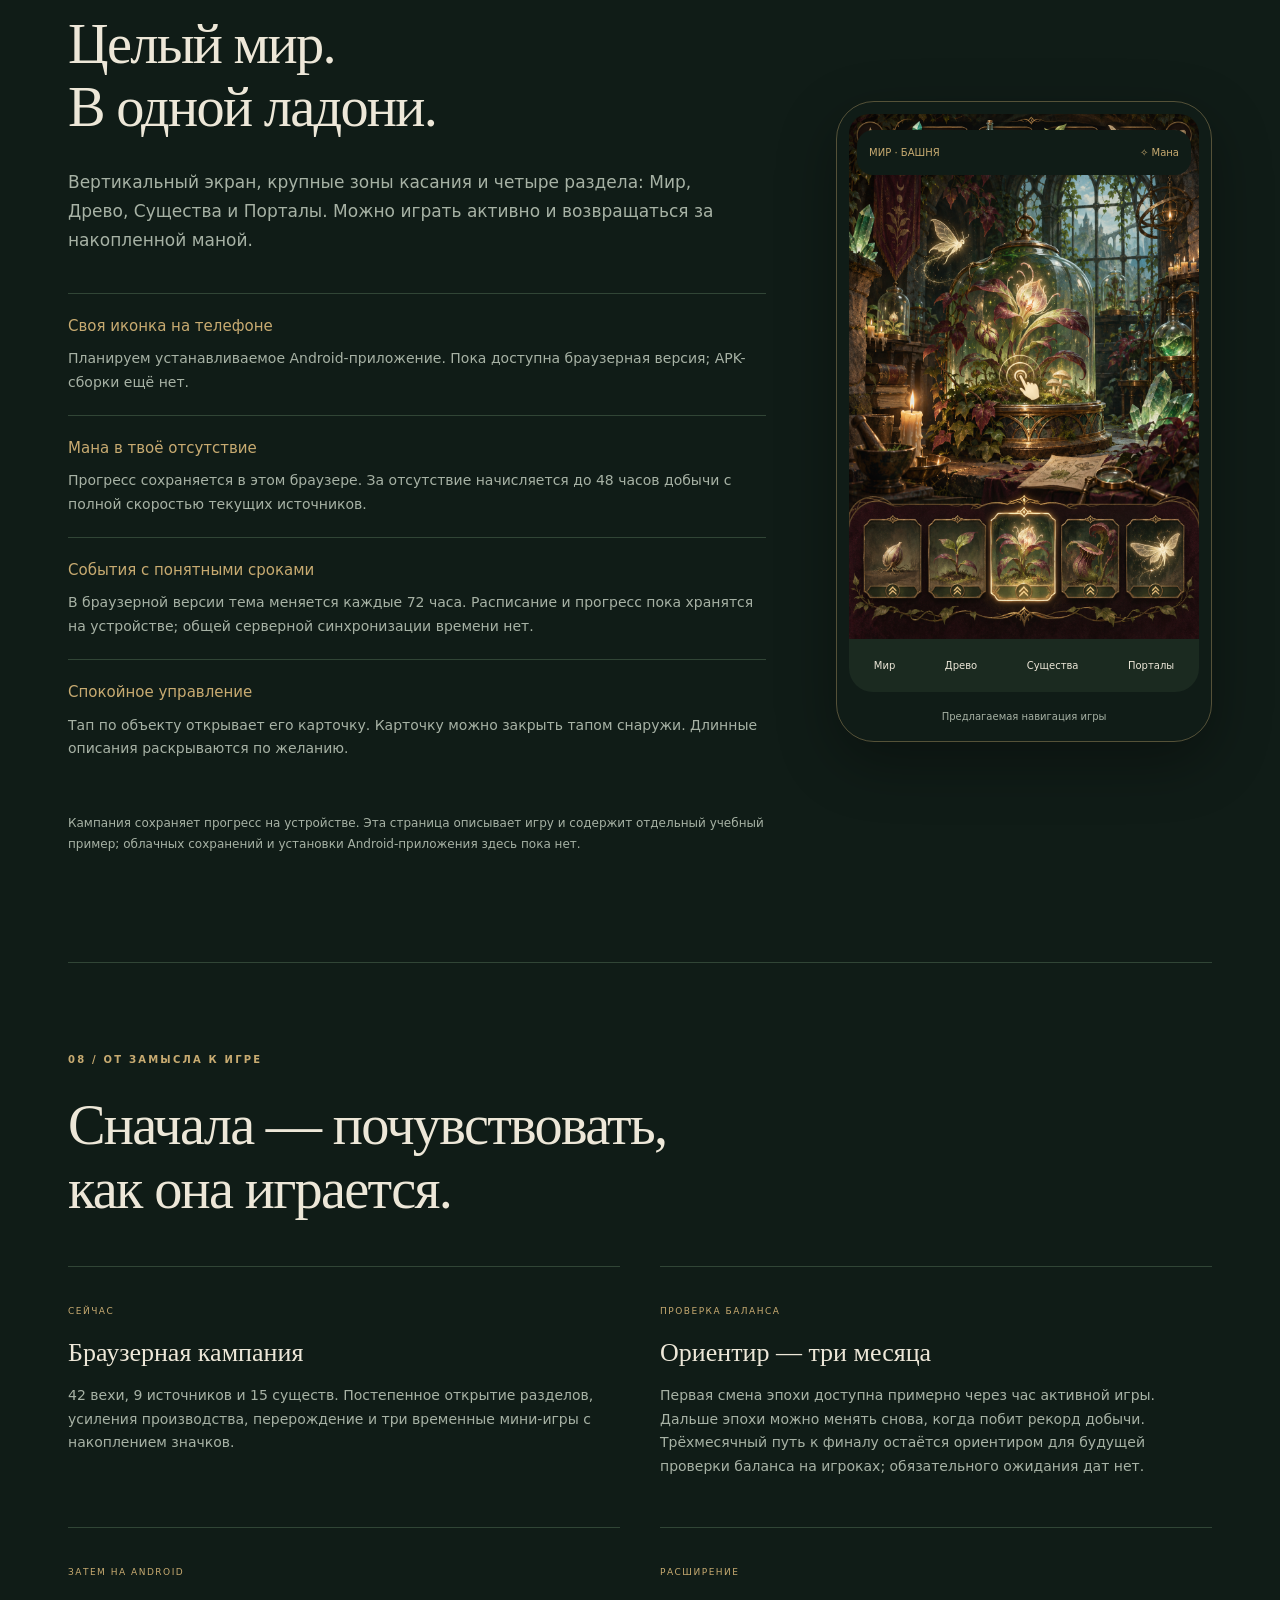
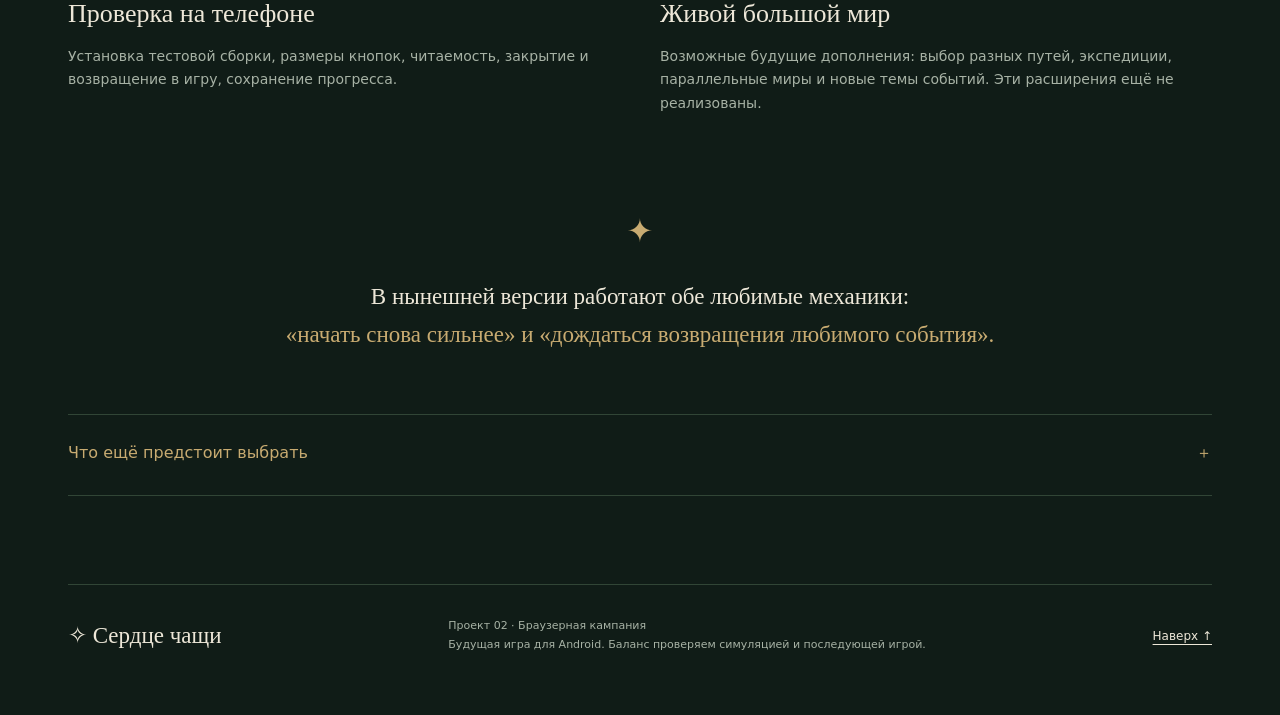
==== commit edee07a7: "Simplify clicker purchases and mobile play screen" ====
--- a/concept.html
+++ b/concept.html
@@ -34,7 +34,7 @@
 <p class="eyebrow">03 / КАК В ЭТО ИГРАТЬ</p><h2>Прикосновение.<br>Открытие. Новый мир.</h2><p class="section-intro">Касания дают первую ману. Затем ты усиливаешь источники, открываешь существ и восстанавливаешь мир. Следующая цель показывает конкретное действие и награду.</p>
 <ol class="loop-steps"><li><b>01</b><h3>Пробуждай</h3><p>Касайся сердца чащи, чтобы получить ману. Первые источники открываются один за другим.</p></li><li><b>02</b><h3>Автоматизируй</h3><p>Пробуждённые растения и постройки производят ресурсы сами.</p></li><li><b>03</b><h3>Исследуй</h3><p>Открывай ближайшие знания в Древе: они приводят новых существ и продолжают сюжет.</p></li><li><b>04</b><h3>Возвращайся сильнее</h3><p>В конце эпохи сохрани её память и открой возможности следующей.</p></li></ol>
 <div class="resource-heading"><h3>Что помогает развитию</h3><p class="small">Ресурсы действующей браузерной версии</p></div><div class="resources"><article><span aria-hidden="true">✧</span><h4>Мана</h4><p>С начала игры. Открытие существ, постройки и улучшения.</p></article><article><span aria-hidden="true">❧</span><h4>Ресурсы событий</h4><p>У каждой темы своя валюта. Она тратится внутри текущего захода и не заменяет ману основной кампании.</p></article><article><span aria-hidden="true">◈</span><h4>Память мира</h4><p>После перерождения. Усиливает касания и производство.</p></article></div>
-<details class="story"><summary>Как начинается игра <span aria-hidden="true">＋</span></summary><p>Сердце чащи едва светится. В начале виден только мох и цель: собрать 15 маны и купить его первый уровень. Мох начинает производить ману сам — появляется следующий источник, живые корни. После корней открывается грибной круг. Когда работают все три, становится доступно древо исследований. Первое существо, лунный мотылёк, удваивает добычу мха и открывает коллекцию.</p><p>Башня знакомит с перерождением, а после первой смены эпохи появляются порталы событий. Новые разделы остаются доступными в следующих эпохах. Короткие сюжетные сцены можно перечитать в летописи.</p><p class="small">После первого существа появляются покупки ×1, ×10 и «Макс.». На уровнях 10, 25, 50 и дальнейших рубежах производство источника удваивается. Перед покупкой виден полный доход после усиления. После встречи с мотыльком в карточках источников доступны ритуалы роста: каждый добавляет 0,5% производству выбранного источника за ману. Это дополнительное усиление по желанию; сюжет не требует определённого числа ритуалов.</p></details>
+<details class="story"><summary>Как начинается игра <span aria-hidden="true">＋</span></summary><p>Сердце чащи едва светится. В начале виден только мох и цель: собрать 15 маны и купить его первый уровень. Мох начинает производить ману сам — появляется следующий источник, живые корни. После корней открывается грибной круг. Когда работают все три, становится доступно древо исследований. Первое существо, лунный мотылёк, удваивает добычу мха и открывает коллекцию.</p><p>Башня знакомит с перерождением, а после первой смены эпохи появляются порталы событий. Новые разделы остаются доступными в следующих эпохах. Короткие сюжетные сцены можно перечитать в летописи.</p><p class="small">После первого существа появляются покупки ×1, ×10 и «Макс.». Каждый купленный уровень добавляет добычу; крупные усиления приобретаются отдельно за ману. Сюжетные усиления покупаются за ману без требования определённого числа уровней источника. Перед покупкой виден полный доход после усиления. После встречи с мотыльком в карточках источников доступны ритуалы роста: каждый добавляет 0,5% производству выбранного источника за ману. Это дополнительное усиление по желанию; сюжет не требует определённого числа ритуалов.</p></details>
 </section>
 <section class="section systems" id="systems"><p class="eyebrow">04 / ЧТО ПОЯВИТСЯ ПО МЕРЕ РОСТА</p><h2>У каждого открытия<br>есть продолжение.</h2><div class="system-list">
 <article><span>01</span><div><h3>Древо открытий</h3><p>Новые знания показываются по мере прохождения связанных целей. Древо устроено как читаемый список ближайших и уже знакомых открытий. В текущей кампании путь задан сюжетом; выбор разных направлений эпохи пока не реализован.</p></div></article>
@@ -42,7 +42,7 @@
 <article><span>03</span><div><h3>Идея: экспедиции</h3><p>Возможное расширение — отправлять спутников за пределы чащи, получать находки и небольшие истории. В действующей версии экспедиций нет; их правила ещё предстоит выбрать.</p></div></article>
 <article><span>04</span><div><h3>Идея: параллельные миры</h3><p>Мир снов и подземное царство могут стать отдельными постоянными областями со своими открытиями. Пока это идеи для расширения. Работающие временные мини-игры доступны в Порталах.</p></div></article>
 </div></section>
-<section id="rebirth" class="section rebirth"><p class="eyebrow">05 / ОБЯЗАТЕЛЬНАЯ МЕХАНИКА</p><h2>Эпоха заканчивается.<br><em>Память остаётся.</em></h2><p class="section-intro">Перерождение открывается после исследования «Окно башни». В каждой эпохе башню нужно открыть снова, а для награды — превзойти прежний рекорд добытой маны. При нулевой новой памяти переход недоступен. Перед ним игра показывает награду и объясняет, что сохранится.</p><div class="rebirth-columns"><div><h3>Новая эпоха с начала</h3><ul><li>Текущий запас маны</li><li>Уровни производства и ритуалы источников</li><li>Купленные исследования основной эпохи</li><li>Помощь существ — её активируешь исследованием снова</li></ul></div><div><h3>Остаётся с тобой</h3><ul><li>Пройденные главы и сюжетные постройки</li><li>Открытые разделы и доступ к источникам</li><li>Память мира и коллекция существ</li><li>Все значки событий и их накопленные бонусы</li></ul></div></div><p class="note">Знакомые исследования стоят 3% от первоначальной цены: это ускоряет возвращение после смены эпохи. Основное перерождение не сбрасывает активное событие. После финала истории можно продолжить развитие; пройденная кампания остаётся завершённой.</p></section>
+<section id="rebirth" class="section rebirth"><p class="eyebrow">05 / ОБЯЗАТЕЛЬНАЯ МЕХАНИКА</p><h2>Эпоха заканчивается.<br><em>Память остаётся.</em></h2><p class="section-intro">Перерождение открывается после исследования «Окно башни». В каждой эпохе башню нужно открыть снова, а для награды — превзойти прежний рекорд добытой маны. При нулевой новой памяти переход недоступен. Перед ним игра показывает награду и объясняет, что сохранится.</p><div class="rebirth-columns"><div><h3>Новая эпоха с начала</h3><ul><li>Текущий запас маны</li><li>Уровни производства и ритуалы источников</li><li>Купленные исследования основной эпохи</li><li>Помощь существ — её активируешь исследованием снова</li></ul></div><div><h3>Остаётся с тобой</h3><ul><li>Пройденные главы и сюжетные постройки</li><li>Открытые разделы и доступ к источникам</li><li>Память мира и коллекция существ</li><li>Все значки событий и их накопленные бонусы</li></ul></div></div><p class="note">Знакомые исследования и первая покупка уже встреченного источника стоят 3% от первоначальной цены: это ускоряет возвращение после смены эпохи. Основное перерождение не сбрасывает активное событие. После финала истории можно продолжить развитие; пройденная кампания остаётся завершённой.</p></section>
 <section id="events" class="section events"><p class="eyebrow">06 / ОБЯЗАТЕЛЬНАЯ МЕХАНИКА</p><h2>Портал закроется.<br>Твоя сила сохранится.</h2><p class="section-intro">В Порталах работают три мини-игры: «Сад лунных мотыльков», «Забытые зелья» и «Песнь каменных великанов». Тема меняется каждые 72 часа; та же тема возвращается через 9 дней. В каждой — 3 производителя, 6 улучшений и 9 наград за развитие.</p><div class="event-principles"><p><b>Свой прогресс</b><span>Каждый заход начинает производство заново. Покупаешь источники и улучшения, чтобы достичь девяти рубежей. Валюта и производство относятся только к этому заходу.</span></p><p><b>Своя память</b><span>На рубежах 3, 6 и 9 значки выдаются сразу: +5%, +10% и +15%. Повторные экземпляры копятся. Новый бонус начнёт действовать в следующем заходе именно этой темы.</span></p><p><b>Польза от части пути</b><span>Даже один значок помогает следующей попытке. Все три усиливают её ещё больше.</span></p></div>
 <div class="demo-title"><h3>Как копятся значки</h3><span>ОТДЕЛЬНЫЙ УЧЕБНЫЙ ПРИМЕР</span></div><p>Этот учебный пример объясняет накопление бонусов. Выбери число этапов, заверши условный заход и начни следующий. Здесь нет настоящего производства и расписания; действия не меняют сохранение кампании. В самой игре награды получаются за развитие, а значки выдаются при достижении рубежей.</p><div id="event-lab"><p>Загружается пример событий…</p></div>
 <p class="note">Значки каждой темы хранятся отдельно. Новая награда не ускоряет уже начавшийся заход, а готовит следующий. Участие в событиях не требуется для завершения основной кампании.</p>
